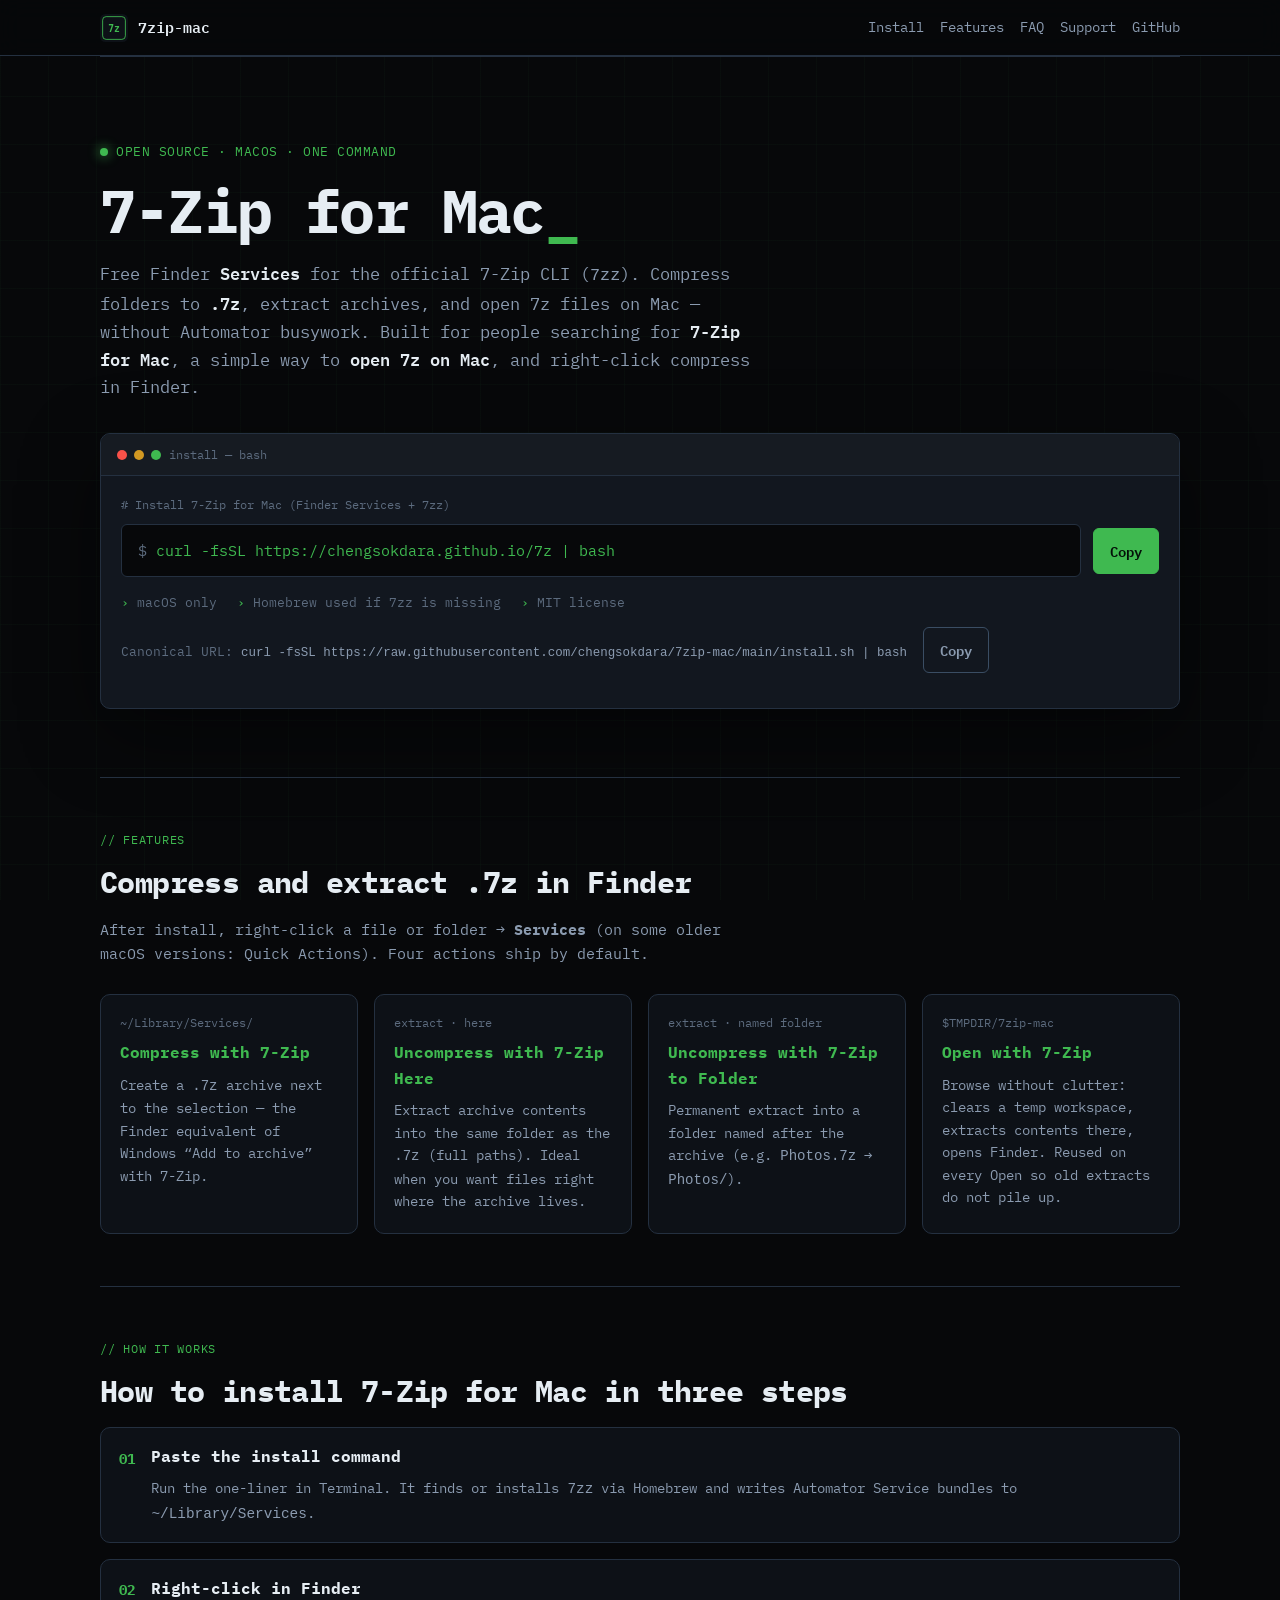
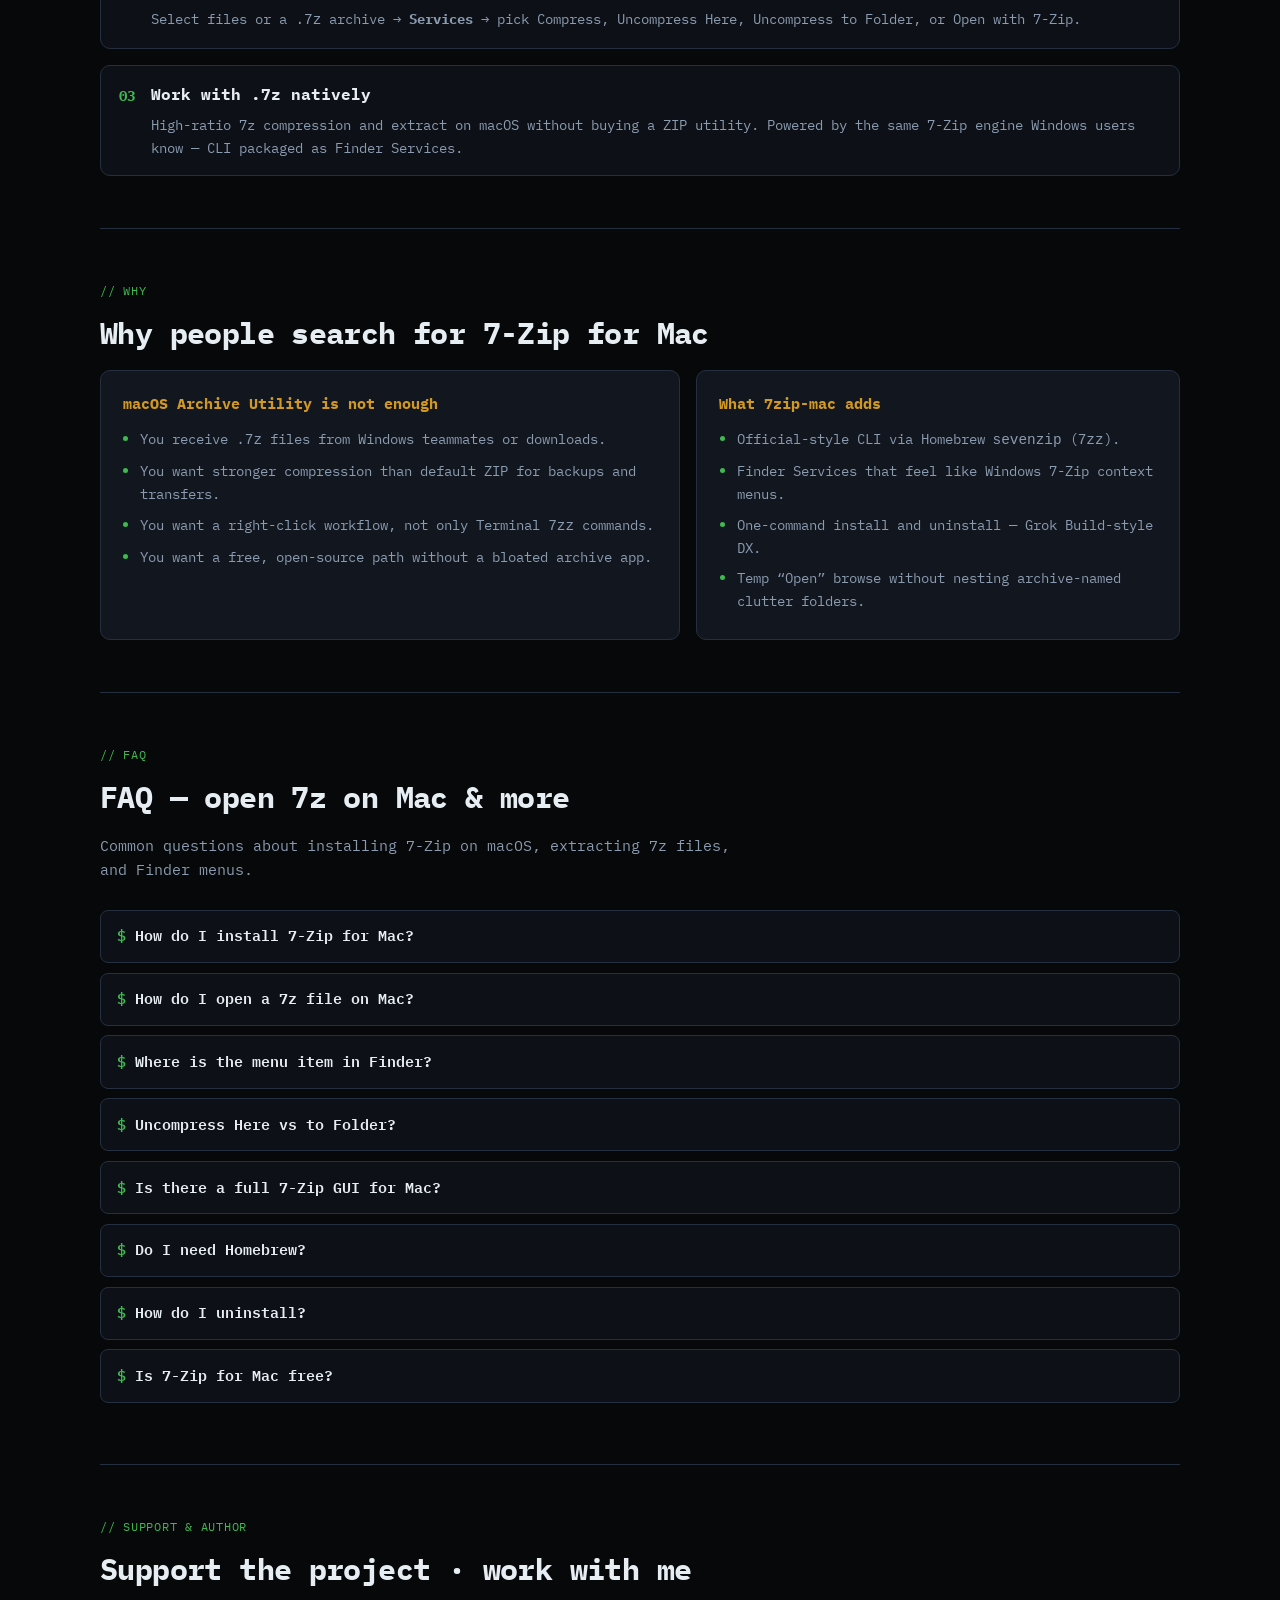
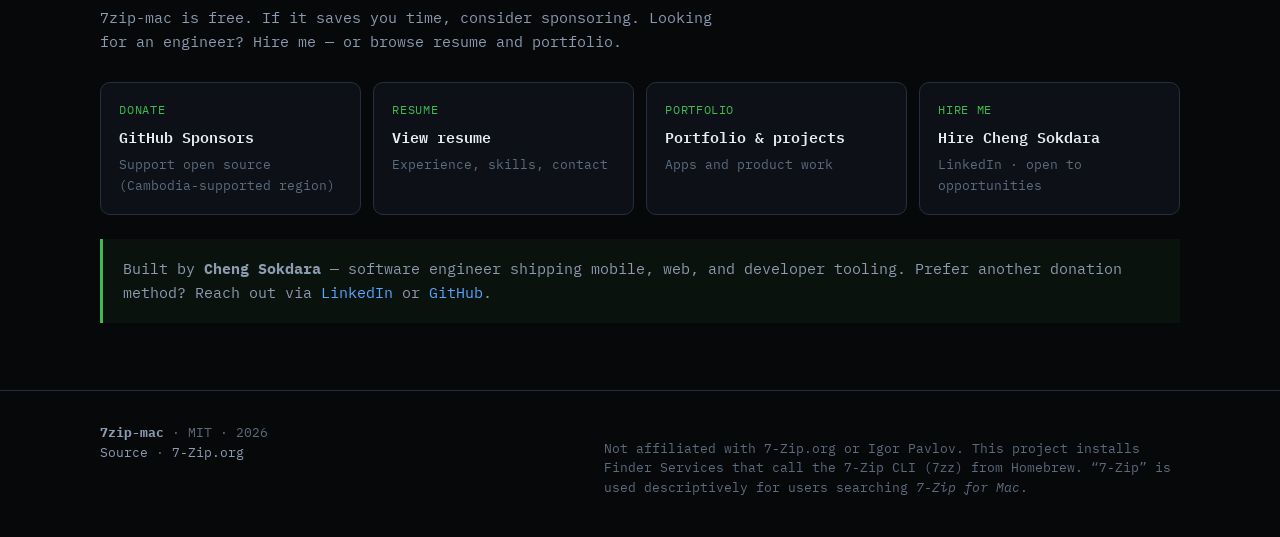
==== docs/index.html @ 3affcb7f "Add terminal-style landing page for 7-Zip for Mac SEO Static docs/ site with install hero, features," ====
<!DOCTYPE html>
<html lang="en">
  <head>
    <meta charset="utf-8" />
    <meta name="viewport" content="width=device-width, initial-scale=1" />
    <title>7-Zip for Mac — Free Finder Menu to Compress &amp; Extract .7z</title>
    <meta
      name="description"
      content="7-Zip for Mac: free one-line installer that adds Finder Services to compress, extract, and open .7z archives on macOS. Right-click compress with 7-Zip, uncompress here or to a folder, open 7z files without a heavy GUI."
    />
    <meta
      name="keywords"
      content="7-Zip for Mac, 7zip for Mac, open 7z Mac, extract 7z macOS, compress 7z Finder, 7-Zip macOS, sevenzip Mac, p7zip Mac, 7zz, uncompress 7z Mac, Finder Services 7-Zip"
    />
    <meta name="author" content="Cheng Sokdara" />
    <meta name="robots" content="index, follow, max-image-preview:large" />
    <link rel="canonical" href="https://chengsokdara.github.io/7zip-mac/" />

    <meta property="og:type" content="website" />
    <meta property="og:site_name" content="7zip-mac" />
    <meta property="og:locale" content="en_US" />
    <meta property="og:url" content="https://chengsokdara.github.io/7zip-mac/" />
    <meta property="og:title" content="7-Zip for Mac — Free Finder Menu for .7z" />
    <meta
      property="og:description"
      content="Install 7-Zip for Mac in one command. Compress and extract .7z from Finder Services. Free, open source, terminal-native."
    />
    <meta property="og:image" content="https://chengsokdara.github.io/7zip-mac/og.png" />
    <meta property="og:image:width" content="1200" />
    <meta property="og:image:height" content="630" />

    <meta name="twitter:card" content="summary_large_image" />
    <meta name="twitter:title" content="7-Zip for Mac — Free Finder Menu for .7z" />
    <meta
      name="twitter:description"
      content="One-line install. Right-click to compress, extract, and open 7z archives on macOS."
    />
    <meta name="twitter:image" content="https://chengsokdara.github.io/7zip-mac/og.png" />

    <meta name="theme-color" content="#0d1117" />
    <link rel="icon" href="favicon.svg" type="image/svg+xml" />
    <link rel="apple-touch-icon" href="favicon.svg" />

    <link rel="preconnect" href="https://fonts.googleapis.com" />
    <link rel="preconnect" href="https://fonts.gstatic.com" crossorigin />
    <link
      href="https://fonts.googleapis.com/css2?family=IBM+Plex+Mono:wght@400;500;600;700&display=swap"
      rel="stylesheet"
    />
    <link rel="stylesheet" href="styles.css" />

    <script type="application/ld+json">
      {
        "@context": "https://schema.org",
        "@graph": [
          {
            "@type": "WebSite",
            "@id": "https://chengsokdara.github.io/7zip-mac/#website",
            "url": "https://chengsokdara.github.io/7zip-mac/",
            "name": "7-Zip for Mac",
            "description": "Free Finder Services installer for 7-Zip on macOS — compress, extract, and open .7z archives.",
            "inLanguage": "en",
            "publisher": { "@id": "https://chengsokdara.github.io/7zip-mac/#author" }
          },
          {
            "@type": "SoftwareApplication",
            "@id": "https://chengsokdara.github.io/7zip-mac/#app",
            "name": "7zip-mac",
            "alternateName": ["7-Zip for Mac", "7zip for Mac", "7-Zip macOS Finder"],
            "applicationCategory": "UtilitiesApplication",
            "operatingSystem": "macOS",
            "offers": {
              "@type": "Offer",
              "price": "0",
              "priceCurrency": "USD"
            },
            "isAccessibleForFree": true,
            "license": "https://github.com/chengsokdara/7zip-mac/blob/main/LICENSE",
            "downloadUrl": "https://raw.githubusercontent.com/chengsokdara/7zip-mac/main/install.sh",
            "installUrl": "https://chengsokdara.github.io/7zip-mac/",
            "softwareVersion": "1.1",
            "url": "https://chengsokdara.github.io/7zip-mac/",
            "description": "One-line installer that adds Finder Services for 7-Zip (7zz): compress to .7z, uncompress here or to a folder, and open archives in a temporary Finder window.",
            "author": { "@id": "https://chengsokdara.github.io/7zip-mac/#author" },
            "keywords": "7-Zip for Mac, open 7z Mac, extract 7z macOS, compress 7z Finder"
          },
          {
            "@type": "Person",
            "@id": "https://chengsokdara.github.io/7zip-mac/#author",
            "name": "Cheng Sokdara",
            "url": "https://chengsokdara.github.io",
            "sameAs": [
              "https://github.com/chengsokdara",
              "https://linkedin.com/in/chengsokdara"
            ]
          },
          {
            "@type": "FAQPage",
            "@id": "https://chengsokdara.github.io/7zip-mac/#faq",
            "mainEntity": [
              {
                "@type": "Question",
                "name": "How do I install 7-Zip for Mac?",
                "acceptedAnswer": {
                  "@type": "Answer",
                  "text": "Open Terminal and run: curl -fsSL https://chengsokdara.github.io/7z | bash. The installer installs the 7zz CLI via Homebrew if needed and adds Finder Services for compress, extract, and open."
                }
              },
              {
                "@type": "Question",
                "name": "How do I open a 7z file on Mac?",
                "acceptedAnswer": {
                  "@type": "Answer",
                  "text": "After installing 7zip-mac, right-click a .7z file in Finder and choose Services → Open with 7-Zip (browse in a temp folder) or Uncompress with 7-Zip Here / to Folder for a permanent extract."
                }
              },
              {
                "@type": "Question",
                "name": "Where is Compress with 7-Zip in Finder?",
                "acceptedAnswer": {
                  "@type": "Answer",
                  "text": "On modern macOS, custom Automator actions appear under right-click → Services (not always under Quick Actions). You can also enable them in System Settings → Keyboard → Keyboard Shortcuts → Services."
                }
              },
              {
                "@type": "Question",
                "name": "Does this replace Windows 7-Zip on Mac?",
                "acceptedAnswer": {
                  "@type": "Answer",
                  "text": "It uses the official 7-Zip CLI (7zz) from Homebrew and adds Finder Services. There is no full Windows-style 7-Zip GUI; Open with 7-Zip extracts to a temporary folder and opens Finder for a simple browse experience."
                }
              },
              {
                "@type": "Question",
                "name": "Is 7-Zip for Mac free?",
                "acceptedAnswer": {
                  "@type": "Answer",
                  "text": "Yes. 7zip-mac is free and open source under the MIT license. Optional support is available via GitHub Sponsors."
                }
              },
              {
                "@type": "Question",
                "name": "How do I uninstall 7zip-mac?",
                "acceptedAnswer": {
                  "@type": "Answer",
                  "text": "Run: curl -fsSL https://chengsokdara.github.io/7z | bash -s -- --uninstall. This removes the Finder Services but does not uninstall Homebrew or the sevenzip formula."
                }
              },
              {
                "@type": "Question",
                "name": "What is the difference between Uncompress Here and to Folder?",
                "acceptedAnswer": {
                  "@type": "Answer",
                  "text": "Uncompress with 7-Zip Here extracts into the same directory as the archive. Uncompress with 7-Zip to Folder creates a permanent folder named after the archive (for example Photos.7z → Photos/) and extracts into it."
                }
              },
              {
                "@type": "Question",
                "name": "Do I need Homebrew to use 7-Zip on Mac?",
                "acceptedAnswer": {
                  "@type": "Answer",
                  "text": "The installer uses Homebrew to install sevenzip (7zz) when it is missing. If 7zz is already on your PATH, Homebrew is not required for that step."
                }
              }
            ]
          }
        ]
      }
    </script>
  </head>
  <body>
    <a class="skip" href="#main">Skip to content</a>

    <header class="nav">
      <div class="wrap nav-inner">
        <a class="brand" href="./" aria-label="7zip-mac home">
          <img class="brand-mark" src="favicon.svg" width="28" height="28" alt="" />
          <span>7zip-mac</span>
        </a>
        <nav class="nav-links" aria-label="Primary">
          <a href="#install">Install</a>
          <a href="#features">Features</a>
          <a href="#faq">FAQ</a>
          <a href="#support">Support</a>
          <a data-link="repo" href="https://github.com/chengsokdara/7zip-mac" rel="noopener">GitHub</a>
        </nav>
      </div>
    </header>

    <main id="main">
      <section class="hero wrap" id="install" aria-labelledby="hero-title">
        <p class="eyebrow">open source · macOS · one command</p>
        <h1 id="hero-title">7-Zip for Mac<span class="cursor" aria-hidden="true">_</span></h1>
        <p class="lead">
          Free Finder <strong>Services</strong> for the official 7-Zip CLI (<code>7zz</code>).
          Compress folders to <strong>.7z</strong>, extract archives, and open 7z files on Mac —
          without Automator busywork. Built for people searching for
          <strong>7-Zip for Mac</strong>, a simple way to
          <strong>open 7z on Mac</strong>, and right-click compress in Finder.
        </p>

        <div class="term" role="region" aria-label="Install command">
          <div class="term-bar">
            <span class="dot dot-r" aria-hidden="true"></span>
            <span class="dot dot-y" aria-hidden="true"></span>
            <span class="dot dot-g" aria-hidden="true"></span>
            <span>install — bash</span>
          </div>
          <div class="term-body">
            <div class="term-label"># Install 7-Zip for Mac (Finder Services + 7zz)</div>
            <div class="cmd-row">
              <pre class="cmd" id="install-cmd" tabindex="0"><span class="prompt">$ </span><span data-text="install-short">curl -fsSL https://chengsokdara.github.io/7z | bash</span></pre>
              <button type="button" class="btn btn-primary" data-copy="short">Copy</button>
            </div>
            <div class="meta-row">
              <span>macOS only</span>
              <span>Homebrew used if 7zz is missing</span>
              <span>MIT license</span>
            </div>
            <p class="alt-install">
              Canonical URL:
              <code data-text="install-canonical"
                >curl -fsSL https://raw.githubusercontent.com/chengsokdara/7zip-mac/main/install.sh | bash</code
              >
              <button type="button" class="btn btn-ghost" data-copy="canonical" style="margin-left: 0.5rem">
                Copy
              </button>
            </p>
          </div>
        </div>
      </section>

      <section id="features" class="wrap" aria-labelledby="features-title">
        <p class="section-kicker">// features</p>
        <h2 id="features-title">Compress and extract .7z in Finder</h2>
        <p class="section-lead">
          After install, right-click a file or folder → <strong>Services</strong>
          (on some older macOS versions: Quick Actions). Four actions ship by default.
        </p>
        <div class="grid">
          <article class="card">
            <div class="path">~/Library/Services/</div>
            <h3>Compress with 7-Zip</h3>
            <p>
              Create a <code>.7z</code> archive next to the selection — the Finder equivalent of
              Windows “Add to archive” with 7-Zip.
            </p>
          </article>
          <article class="card">
            <div class="path">extract · here</div>
            <h3>Uncompress with 7-Zip Here</h3>
            <p>
              Extract archive contents into the same folder as the <code>.7z</code> (full paths).
              Ideal when you want files right where the archive lives.
            </p>
          </article>
          <article class="card">
            <div class="path">extract · named folder</div>
            <h3>Uncompress with 7-Zip to Folder</h3>
            <p>
              Permanent extract into a folder named after the archive
              (e.g. <code>Photos.7z</code> → <code>Photos/</code>).
            </p>
          </article>
          <article class="card">
            <div class="path">$TMPDIR/7zip-mac</div>
            <h3>Open with 7-Zip</h3>
            <p>
              Browse without clutter: clears a temp workspace, extracts contents there, opens Finder.
              Reused on every Open so old extracts do not pile up.
            </p>
          </article>
        </div>
      </section>

      <section id="how" class="wrap" aria-labelledby="how-title">
        <p class="section-kicker">// how it works</p>
        <h2 id="how-title">How to install 7-Zip for Mac in three steps</h2>
        <div class="steps">
          <div class="step">
            <div>
              <h3>Paste the install command</h3>
              <p>
                Run the one-liner in Terminal. It finds or installs <code>7zz</code> via Homebrew
                and writes Automator Service bundles to <code>~/Library/Services</code>.
              </p>
            </div>
          </div>
          <div class="step">
            <div>
              <h3>Right-click in Finder</h3>
              <p>
                Select files or a <code>.7z</code> archive → <strong>Services</strong> → pick Compress,
                Uncompress Here, Uncompress to Folder, or Open with 7-Zip.
              </p>
            </div>
          </div>
          <div class="step">
            <div>
              <h3>Work with .7z natively</h3>
              <p>
                High-ratio 7z compression and extract on macOS without buying a ZIP utility.
                Powered by the same 7-Zip engine Windows users know — CLI packaged as Finder Services.
              </p>
            </div>
          </div>
        </div>
      </section>

      <section id="why" class="wrap" aria-labelledby="why-title">
        <p class="section-kicker">// why</p>
        <h2 id="why-title">Why people search for 7-Zip for Mac</h2>
        <div class="why">
          <div class="why-panel">
            <h3>macOS Archive Utility is not enough</h3>
            <ul>
              <li>You receive <code>.7z</code> files from Windows teammates or downloads.</li>
              <li>You want stronger compression than default ZIP for backups and transfers.</li>
              <li>You want a right-click workflow, not only Terminal <code>7zz</code> commands.</li>
              <li>You want a free, open-source path without a bloated archive app.</li>
            </ul>
          </div>
          <div class="why-panel">
            <h3>What 7zip-mac adds</h3>
            <ul>
              <li>Official-style CLI via Homebrew <code>sevenzip</code> (<code>7zz</code>).</li>
              <li>Finder Services that feel like Windows 7-Zip context menus.</li>
              <li>One-command install and uninstall — Grok Build-style DX.</li>
              <li>Temp “Open” browse without nesting archive-named clutter folders.</li>
            </ul>
          </div>
        </div>
      </section>

      <section id="faq" class="wrap faq" aria-labelledby="faq-title">
        <p class="section-kicker">// faq</p>
        <h2 id="faq-title">FAQ — open 7z on Mac &amp; more</h2>
        <p class="section-lead">
          Common questions about installing 7-Zip on macOS, extracting 7z files, and Finder menus.
        </p>

        <details>
          <summary>How do I install 7-Zip for Mac?</summary>
          <p>
            Open Terminal and run
            <code>curl -fsSL https://chengsokdara.github.io/7z | bash</code>.
            The script installs <code>7zz</code> if needed and registers the Finder Services.
          </p>
        </details>
        <details>
          <summary>How do I open a 7z file on Mac?</summary>
          <p>
            Right-click the archive → Services → <strong>Open with 7-Zip</strong> to browse in a
            temp folder, or use <strong>Uncompress with 7-Zip Here</strong> / <strong>to Folder</strong>
            for a permanent extract.
          </p>
        </details>
        <details>
          <summary>Where is the menu item in Finder?</summary>
          <p>
            Look under <strong>Services</strong> on recent macOS versions. If it is missing, relaunch
            Finder or enable the actions under System Settings → Keyboard → Keyboard Shortcuts → Services.
          </p>
        </details>
        <details>
          <summary>Uncompress Here vs to Folder?</summary>
          <p>
            <strong>Here</strong> extracts into the archive’s directory.
            <strong>to Folder</strong> creates a permanent folder named after the archive, then extracts into it.
          </p>
        </details>
        <details>
          <summary>Is there a full 7-Zip GUI for Mac?</summary>
          <p>
            Homebrew ships the CLI. 7zip-mac does not bundle a Windows-style GUI; Open with 7-Zip is a
            lightweight temp extract + Finder view. Apps like Keka or BetterZip offer richer browsers if you need them.
          </p>
        </details>
        <details>
          <summary>Do I need Homebrew?</summary>
          <p>
            Only if <code>7zz</code> is not already installed. The installer runs
            <code>brew install sevenzip</code> when the binary is missing.
          </p>
        </details>
        <details>
          <summary>How do I uninstall?</summary>
          <p>
            <code data-text="uninstall"
              >curl -fsSL https://chengsokdara.github.io/7z | bash -s -- --uninstall</code
            >
            <button type="button" class="btn btn-ghost" data-copy="uninstall" style="margin-left: 0.5rem">
              Copy
            </button>
          </p>
        </details>
        <details>
          <summary>Is 7-Zip for Mac free?</summary>
          <p>
            Yes — MIT licensed. Optional support via GitHub Sponsors is appreciated but never required.
          </p>
        </details>
      </section>

      <section id="support" class="wrap" aria-labelledby="support-title">
        <p class="section-kicker">// support &amp; author</p>
        <h2 id="support-title">Support the project · work with me</h2>
        <p class="section-lead">
          7zip-mac is free. If it saves you time, consider sponsoring.
          Looking for an engineer? Hire me — or browse resume and portfolio.
        </p>
        <div class="support-grid">
          <a class="support-card" data-link="sponsors" href="https://github.com/sponsors/chengsokdara" rel="noopener">
            <span class="label">donate</span>
            <span class="title">GitHub Sponsors</span>
            <span class="hint">Support open source (Cambodia-supported region)</span>
          </a>
          <a class="support-card" data-link="resume" href="https://chengsokdara.github.io/resume" rel="noopener">
            <span class="label">resume</span>
            <span class="title">View resume</span>
            <span class="hint">Experience, skills, contact</span>
          </a>
          <a class="support-card" data-link="portfolio" href="https://chengsokdara.github.io" rel="noopener">
            <span class="label">portfolio</span>
            <span class="title">Portfolio &amp; projects</span>
            <span class="hint">Apps and product work</span>
          </a>
          <a class="support-card" data-link="hire" href="https://linkedin.com/in/chengsokdara" rel="noopener">
            <span class="label">hire me</span>
            <span class="title">Hire Cheng Sokdara</span>
            <span class="hint">LinkedIn · open to opportunities</span>
          </a>
        </div>
        <p class="author-blurb">
          Built by <strong data-text="author">Cheng Sokdara</strong> —
          software engineer shipping mobile, web, and developer tooling.
          Prefer another donation method? Reach out via
          <a data-link="linkedin" href="https://linkedin.com/in/chengsokdara" rel="noopener">LinkedIn</a>
          or
          <a data-link="github" href="https://github.com/chengsokdara" rel="noopener">GitHub</a>.
        </p>
      </section>
    </main>

    <footer class="footer">
      <div class="wrap footer-inner">
        <div>
          <div>
            <strong style="color: var(--muted)">7zip-mac</strong>
            · MIT · <span id="year">2026</span>
          </div>
          <div>
            <a data-link="repo" href="https://github.com/chengsokdara/7zip-mac" rel="noopener">Source</a>
            ·
            <a href="https://www.7-zip.org/" rel="noopener noreferrer">7-Zip.org</a>
          </div>
        </div>
        <div class="disclaimer">
          Not affiliated with 7-Zip.org or Igor Pavlov. This project installs Finder Services that call the
          7-Zip CLI (<code>7zz</code>) from Homebrew. “7-Zip” is used descriptively for users searching
          <em>7-Zip for Mac</em>.
        </div>
      </div>
    </footer>

    <div id="toast" class="toast" role="status" aria-live="polite"></div>

    <script src="site-config.js"></script>
    <script src="main.js"></script>
  </body>
</html>
---- docs/styles.css ----
/* 7zip-mac — terminal product page */
:root {
  --bg: #07080a;
  --bg-elevated: #0d1117;
  --panel: #12171f;
  --border: #243040;
  --border-bright: #3a4d63;
  --text: #e6edf3;
  --muted: #8b9bb0;
  --dim: #5c6b7e;
  --green: #3fb950;
  --green-dim: #238636;
  --amber: #d29922;
  --cyan: #58a6ff;
  --red: #f85149;
  --font: "IBM Plex Mono", "JetBrains Mono", ui-monospace, SFMono-Regular, Menlo, Monaco, Consolas, monospace;
  --radius: 10px;
  --max: 1080px;
  --shadow: 0 24px 80px rgba(0, 0, 0, 0.45);
}

*,
*::before,
*::after {
  box-sizing: border-box;
}

html {
  scroll-behavior: smooth;
}

body {
  margin: 0;
  min-height: 100vh;
  font-family: var(--font);
  font-size: 15px;
  line-height: 1.6;
  color: var(--text);
  background: var(--bg);
  background-image:
    linear-gradient(rgba(63, 185, 80, 0.03) 1px, transparent 1px),
    linear-gradient(90deg, rgba(63, 185, 80, 0.03) 1px, transparent 1px);
  background-size: 48px 48px;
  background-attachment: fixed;
}

a {
  color: var(--cyan);
  text-decoration: none;
}

a:hover {
  color: var(--green);
  text-decoration: underline;
}

.skip {
  position: absolute;
  left: -9999px;
}

.skip:focus {
  left: 1rem;
  top: 1rem;
  z-index: 100;
  background: var(--panel);
  padding: 0.5rem 1rem;
  border: 1px solid var(--green);
}

.wrap {
  width: min(100% - 2rem, var(--max));
  margin-inline: auto;
}

/* Nav */
.nav {
  position: sticky;
  top: 0;
  z-index: 50;
  backdrop-filter: blur(12px);
  background: rgba(7, 8, 10, 0.85);
  border-bottom: 1px solid var(--border);
}

.nav-inner {
  display: flex;
  align-items: center;
  justify-content: space-between;
  gap: 1rem;
  padding: 0.85rem 0;
}

.brand {
  display: flex;
  align-items: center;
  gap: 0.6rem;
  color: var(--text);
  text-decoration: none;
  font-weight: 600;
}

.brand:hover {
  text-decoration: none;
  color: var(--green);
}

.brand-mark {
  width: 28px;
  height: 28px;
}

.nav-links {
  display: flex;
  flex-wrap: wrap;
  gap: 0.35rem 1rem;
  align-items: center;
  font-size: 0.85rem;
}

.nav-links a {
  color: var(--muted);
}

.nav-links a:hover {
  color: var(--green);
}

/* Hero */
.hero {
  padding: 4.5rem 0 3rem;
}

.eyebrow {
  display: inline-flex;
  align-items: center;
  gap: 0.5rem;
  color: var(--green);
  font-size: 0.8rem;
  letter-spacing: 0.04em;
  text-transform: uppercase;
  margin-bottom: 1rem;
}

.eyebrow::before {
  content: "";
  width: 8px;
  height: 8px;
  border-radius: 50%;
  background: var(--green);
  box-shadow: 0 0 12px var(--green);
  animation: pulse 2s ease-in-out infinite;
}

@keyframes pulse {
  0%,
  100% {
    opacity: 1;
  }
  50% {
    opacity: 0.4;
  }
}

.hero h1 {
  margin: 0 0 1rem;
  font-size: clamp(2.4rem, 6vw, 3.75rem);
  line-height: 1.1;
  letter-spacing: -0.03em;
  font-weight: 700;
}

.hero h1 .cursor {
  color: var(--green);
  animation: blink 1.1s step-end infinite;
}

@keyframes blink {
  50% {
    opacity: 0;
  }
}

.lead {
  max-width: 42rem;
  color: var(--muted);
  font-size: 1.05rem;
  margin: 0 0 2rem;
}

.lead strong {
  color: var(--text);
  font-weight: 600;
}

/* Terminal window */
.term {
  background: var(--panel);
  border: 1px solid var(--border);
  border-radius: var(--radius);
  box-shadow: var(--shadow);
  overflow: hidden;
  margin-bottom: 1.25rem;
}

.term-bar {
  display: flex;
  align-items: center;
  gap: 0.45rem;
  padding: 0.7rem 1rem;
  background: #161b22;
  border-bottom: 1px solid var(--border);
  color: var(--dim);
  font-size: 0.75rem;
}

.dot {
  width: 10px;
  height: 10px;
  border-radius: 50%;
}

.dot-r {
  background: var(--red);
}
.dot-y {
  background: var(--amber);
}
.dot-g {
  background: var(--green);
}

.term-body {
  padding: 1.15rem 1.25rem 1.35rem;
}

.term-label {
  color: var(--dim);
  font-size: 0.75rem;
  margin-bottom: 0.65rem;
}

.cmd-row {
  display: flex;
  flex-wrap: wrap;
  align-items: center;
  gap: 0.75rem;
}

.cmd {
  flex: 1 1 16rem;
  margin: 0;
  padding: 0.85rem 1rem;
  background: var(--bg);
  border: 1px solid var(--border);
  border-radius: 6px;
  color: var(--green);
  font: inherit;
  font-size: 0.92rem;
  overflow-x: auto;
  white-space: nowrap;
}

.cmd .prompt {
  color: var(--dim);
  user-select: none;
}

.btn {
  appearance: none;
  border: 1px solid var(--green-dim);
  background: rgba(63, 185, 80, 0.12);
  color: var(--green);
  font: inherit;
  font-size: 0.85rem;
  font-weight: 600;
  padding: 0.7rem 1rem;
  border-radius: 6px;
  cursor: pointer;
  white-space: nowrap;
  transition: background 0.15s, border-color 0.15s, color 0.15s;
}

.btn:hover {
  background: rgba(63, 185, 80, 0.22);
  border-color: var(--green);
}

.btn:focus-visible {
  outline: 2px solid var(--green);
  outline-offset: 2px;
}

.btn-primary {
  background: var(--green);
  border-color: var(--green);
  color: #041008;
}

.btn-primary:hover {
  background: #56d364;
  color: #041008;
}

.btn-ghost {
  background: transparent;
  border-color: var(--border-bright);
  color: var(--muted);
}

.btn-ghost:hover {
  border-color: var(--cyan);
  color: var(--cyan);
  background: rgba(88, 166, 255, 0.08);
}

.meta-row {
  display: flex;
  flex-wrap: wrap;
  gap: 0.5rem 1.25rem;
  color: var(--dim);
  font-size: 0.8rem;
  margin-top: 1rem;
}

.meta-row span::before {
  content: "› ";
  color: var(--green);
}

.alt-install {
  margin-top: 0.85rem;
  font-size: 0.8rem;
  color: var(--dim);
}

.alt-install code {
  color: var(--muted);
  font-size: 0.78rem;
  word-break: break-all;
}

/* Sections */
section {
  padding: 3.25rem 0;
  border-top: 1px solid var(--border);
}

.section-kicker {
  color: var(--green);
  font-size: 0.78rem;
  letter-spacing: 0.06em;
  text-transform: uppercase;
  margin: 0 0 0.5rem;
}

section h2 {
  margin: 0 0 0.75rem;
  font-size: clamp(1.45rem, 3vw, 1.9rem);
  letter-spacing: -0.02em;
}

.section-lead {
  color: var(--muted);
  max-width: 40rem;
  margin: 0 0 1.75rem;
}

/* Feature grid */
.grid {
  display: grid;
  grid-template-columns: repeat(auto-fit, minmax(230px, 1fr));
  gap: 1rem;
}

.card {
  background: var(--bg-elevated);
  border: 1px solid var(--border);
  border-radius: var(--radius);
  padding: 1.15rem 1.2rem 1.25rem;
  transition: border-color 0.15s, transform 0.15s;
}

.card:hover {
  border-color: var(--border-bright);
  transform: translateY(-2px);
}

.card .path {
  color: var(--dim);
  font-size: 0.72rem;
  margin-bottom: 0.5rem;
}

.card h3 {
  margin: 0 0 0.5rem;
  font-size: 1rem;
  color: var(--green);
}

.card p {
  margin: 0;
  color: var(--muted);
  font-size: 0.88rem;
}

/* Steps */
.steps {
  display: grid;
  gap: 1rem;
  counter-reset: step;
}

.step {
  display: grid;
  grid-template-columns: auto 1fr;
  gap: 1rem;
  align-items: start;
  padding: 1rem 1.15rem;
  background: var(--bg-elevated);
  border: 1px solid var(--border);
  border-radius: var(--radius);
}

.step::before {
  counter-increment: step;
  content: "0" counter(step);
  color: var(--green);
  font-weight: 700;
  font-size: 0.9rem;
  padding-top: 0.15rem;
}

.step h3 {
  margin: 0 0 0.35rem;
  font-size: 1rem;
}

.step p {
  margin: 0;
  color: var(--muted);
  font-size: 0.9rem;
}

/* Why */
.why {
  display: grid;
  grid-template-columns: 1fr;
  gap: 1rem;
}

@media (min-width: 800px) {
  .why {
    grid-template-columns: 1.2fr 1fr;
  }
}

.why-panel {
  background: var(--panel);
  border: 1px solid var(--border);
  border-radius: var(--radius);
  padding: 1.25rem 1.35rem;
}

.why-panel h3 {
  margin: 0 0 0.75rem;
  font-size: 0.95rem;
  color: var(--amber);
}

.why-panel ul {
  margin: 0;
  padding-left: 1.1rem;
  color: var(--muted);
  font-size: 0.9rem;
}

.why-panel li {
  margin-bottom: 0.45rem;
}

.why-panel li::marker {
  color: var(--green);
}

/* FAQ */
.faq details {
  background: var(--bg-elevated);
  border: 1px solid var(--border);
  border-radius: 8px;
  padding: 0.85rem 1rem;
  margin-bottom: 0.6rem;
}

.faq summary {
  cursor: pointer;
  font-weight: 600;
  color: var(--text);
  list-style: none;
}

.faq summary::-webkit-details-marker {
  display: none;
}

.faq summary::before {
  content: "$ ";
  color: var(--green);
}

.faq details[open] summary {
  margin-bottom: 0.55rem;
  color: var(--green);
}

.faq details p {
  margin: 0;
  color: var(--muted);
  font-size: 0.9rem;
}

/* Support / author */
.support-grid {
  display: grid;
  grid-template-columns: repeat(auto-fit, minmax(200px, 1fr));
  gap: 0.75rem;
}

.support-card {
  display: flex;
  flex-direction: column;
  gap: 0.35rem;
  padding: 1.1rem 1.15rem;
  background: var(--bg-elevated);
  border: 1px solid var(--border);
  border-radius: var(--radius);
  color: var(--text);
  text-decoration: none;
  transition: border-color 0.15s, background 0.15s;
}

.support-card:hover {
  text-decoration: none;
  border-color: var(--green);
  background: rgba(63, 185, 80, 0.06);
  color: var(--text);
}

.support-card .label {
  color: var(--green);
  font-size: 0.78rem;
  text-transform: uppercase;
  letter-spacing: 0.05em;
}

.support-card .title {
  font-weight: 600;
}

.support-card .hint {
  color: var(--dim);
  font-size: 0.8rem;
}

.author-blurb {
  margin-top: 1.5rem;
  padding: 1.15rem 1.25rem;
  border-left: 3px solid var(--green);
  background: rgba(63, 185, 80, 0.05);
  color: var(--muted);
  font-size: 0.92rem;
}

/* Footer */
.footer {
  border-top: 1px solid var(--border);
  padding: 2rem 0 3rem;
  color: var(--dim);
  font-size: 0.8rem;
}

.footer-inner {
  display: flex;
  flex-wrap: wrap;
  gap: 1rem;
  justify-content: space-between;
  align-items: flex-start;
}

.footer a {
  color: var(--muted);
}

.footer .disclaimer {
  max-width: 36rem;
  margin-top: 1rem;
  line-height: 1.5;
}

.toast {
  position: fixed;
  bottom: 1.25rem;
  right: 1.25rem;
  background: var(--panel);
  border: 1px solid var(--green);
  color: var(--green);
  padding: 0.65rem 1rem;
  border-radius: 6px;
  font-size: 0.85rem;
  opacity: 0;
  pointer-events: none;
  transition: opacity 0.2s;
  z-index: 100;
}

.toast.show {
  opacity: 1;
}

@media (max-width: 560px) {
  .nav-links {
    font-size: 0.75rem;
  }

  .cmd {
    font-size: 0.78rem;
  }
}
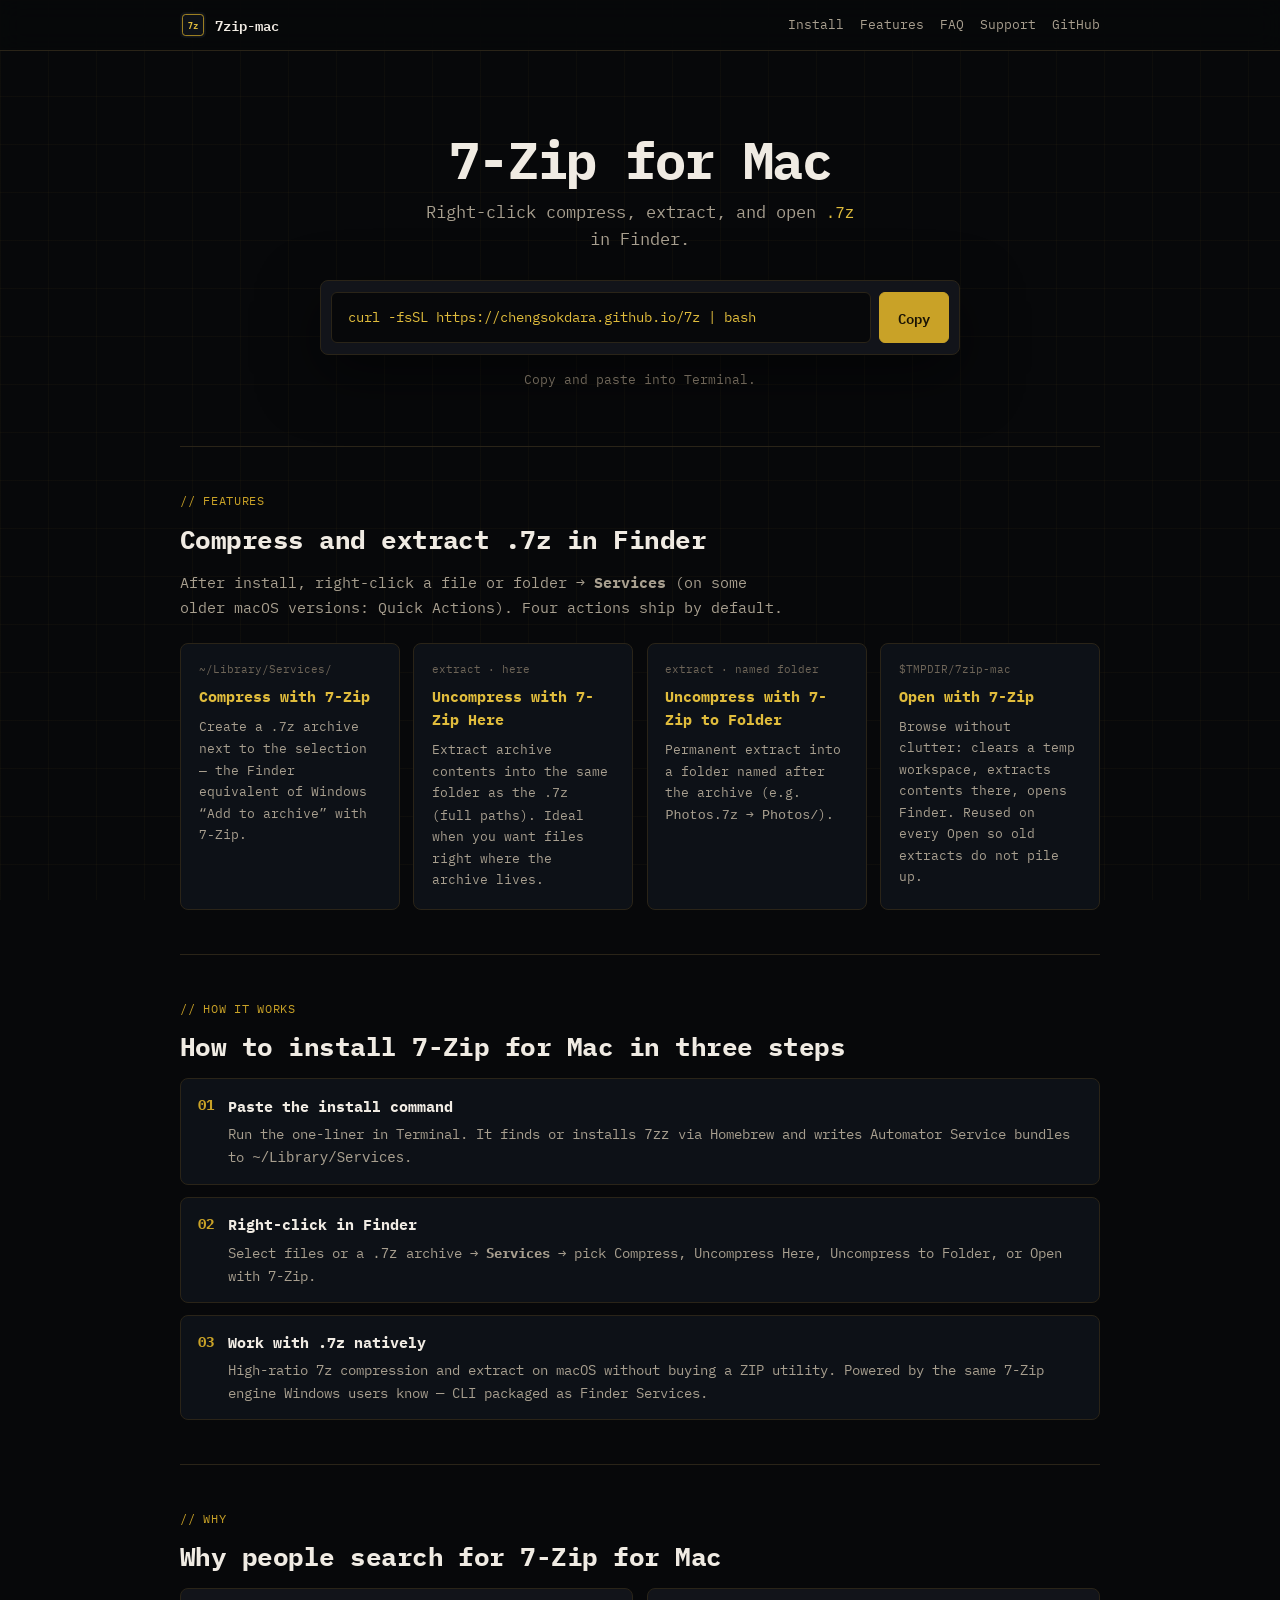
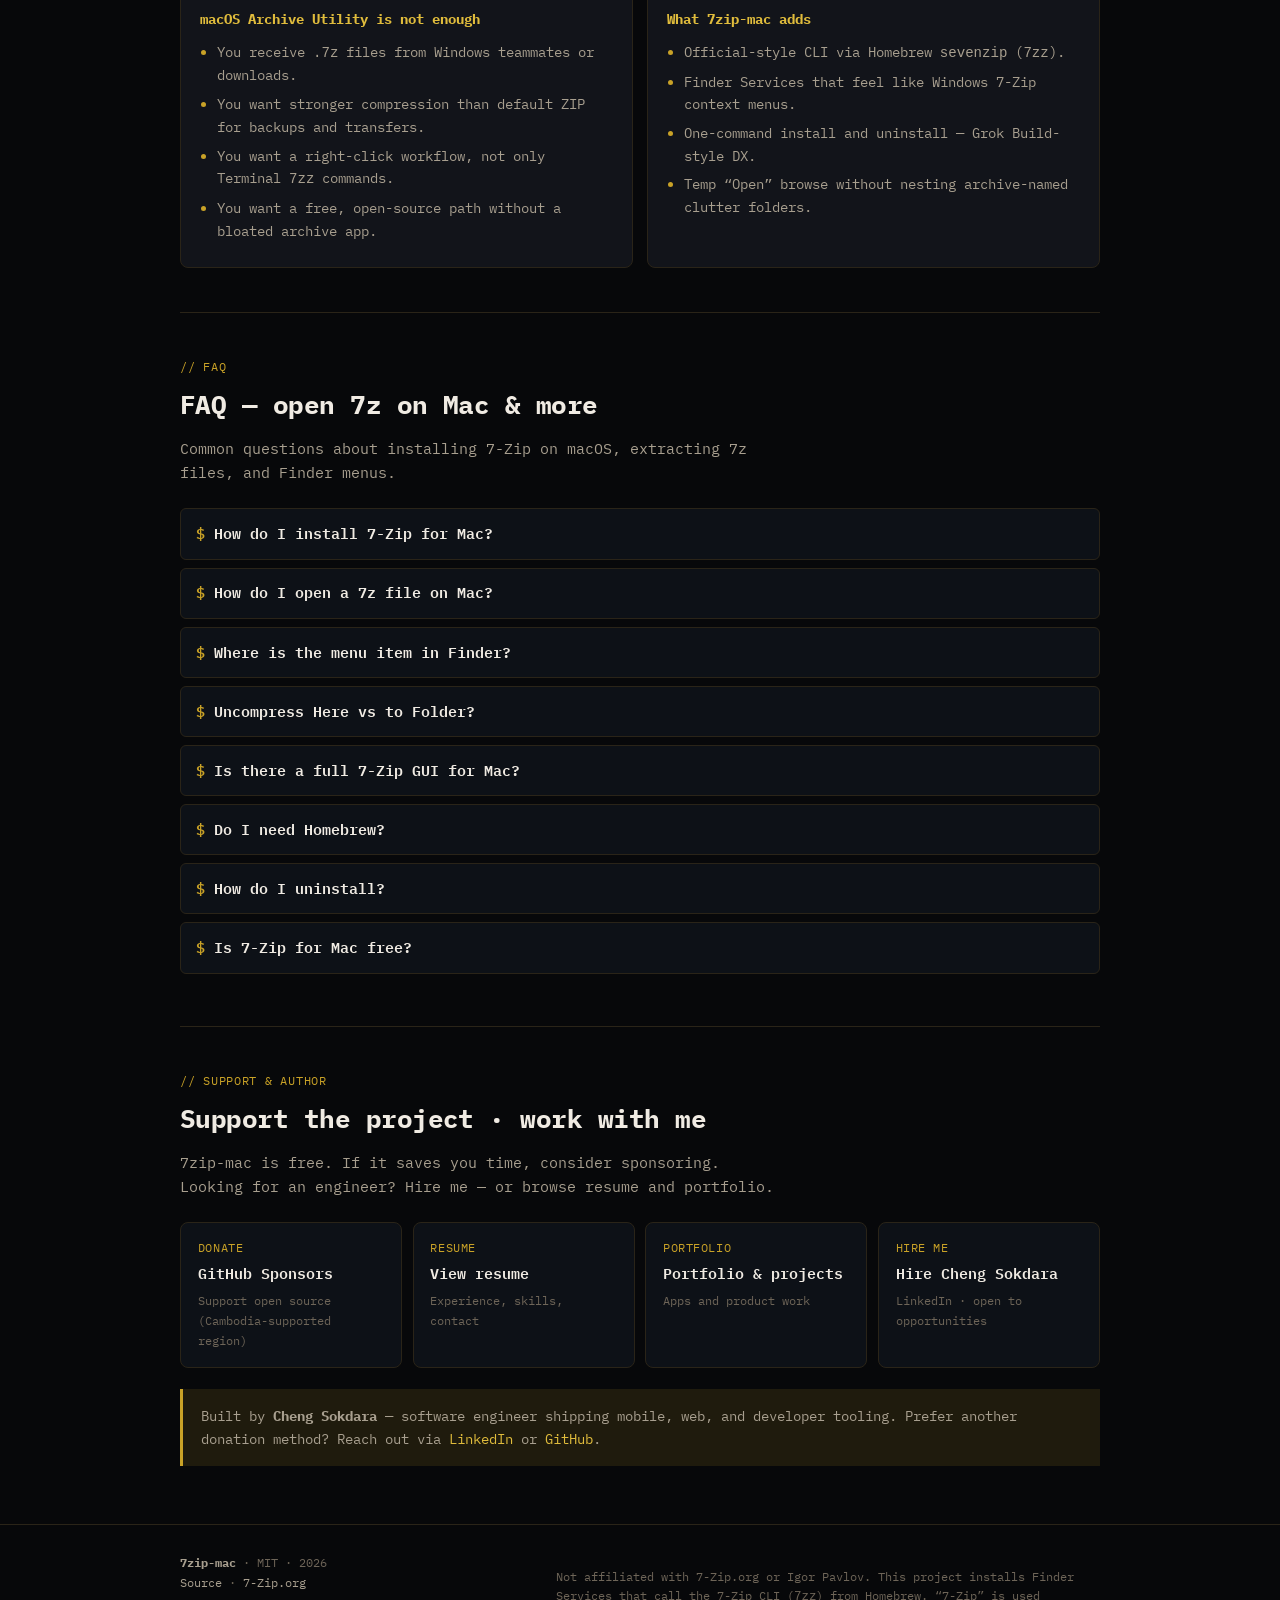
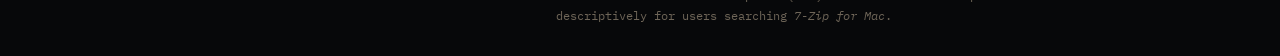
==== commit c587b051: "Simplify hero and switch brand to Khmer gold Tighter Grok Build–style install hero (title, one line," ====
--- a/docs/index.html
+++ b/docs/index.html
@@ -189,45 +189,18 @@
 
     <main id="main">
       <section class="hero wrap" id="install" aria-labelledby="hero-title">
-        <p class="eyebrow">open source · macOS · one command</p>
-        <h1 id="hero-title">7-Zip for Mac<span class="cursor" aria-hidden="true">_</span></h1>
+        <h1 id="hero-title">7-Zip for Mac</h1>
         <p class="lead">
-          Free Finder <strong>Services</strong> for the official 7-Zip CLI (<code>7zz</code>).
-          Compress folders to <strong>.7z</strong>, extract archives, and open 7z files on Mac —
-          without Automator busywork. Built for people searching for
-          <strong>7-Zip for Mac</strong>, a simple way to
-          <strong>open 7z on Mac</strong>, and right-click compress in Finder.
+          Right-click compress, extract, and open <code>.7z</code> in Finder.
         </p>
 
         <div class="term" role="region" aria-label="Install command">
-          <div class="term-bar">
-            <span class="dot dot-r" aria-hidden="true"></span>
-            <span class="dot dot-y" aria-hidden="true"></span>
-            <span class="dot dot-g" aria-hidden="true"></span>
-            <span>install — bash</span>
-          </div>
-          <div class="term-body">
-            <div class="term-label"># Install 7-Zip for Mac (Finder Services + 7zz)</div>
-            <div class="cmd-row">
-              <pre class="cmd" id="install-cmd" tabindex="0"><span class="prompt">$ </span><span data-text="install-short">curl -fsSL https://chengsokdara.github.io/7z | bash</span></pre>
-              <button type="button" class="btn btn-primary" data-copy="short">Copy</button>
-            </div>
-            <div class="meta-row">
-              <span>macOS only</span>
-              <span>Homebrew used if 7zz is missing</span>
-              <span>MIT license</span>
-            </div>
-            <p class="alt-install">
-              Canonical URL:
-              <code data-text="install-canonical"
-                >curl -fsSL https://raw.githubusercontent.com/chengsokdara/7zip-mac/main/install.sh | bash</code
-              >
-              <button type="button" class="btn btn-ghost" data-copy="canonical" style="margin-left: 0.5rem">
-                Copy
-              </button>
-            </p>
-          </div>
-        </div>
+          <div class="cmd-row">
+            <pre class="cmd" id="install-cmd" tabindex="0"><span data-text="install-short">curl -fsSL https://chengsokdara.github.io/7z | bash</span></pre>
+            <button type="button" class="btn btn-primary" data-copy="short">Copy</button>
+          </div>
+        </div>
+        <p class="hero-hint">Copy and paste into Terminal.</p>
       </section>
 
       <section id="features" class="wrap" aria-labelledby="features-title">
--- a/docs/styles.css
+++ b/docs/styles.css
@@ -1,22 +1,25 @@
-/* 7zip-mac — terminal product page */
+/* 7zip-mac — terminal product page · Khmer gold brand */
 :root {
   --bg: #07080a;
   --bg-elevated: #0d1117;
-  --panel: #12171f;
-  --border: #243040;
-  --border-bright: #3a4d63;
-  --text: #e6edf3;
-  --muted: #8b9bb0;
-  --dim: #5c6b7e;
-  --green: #3fb950;
-  --green-dim: #238636;
-  --amber: #d29922;
-  --cyan: #58a6ff;
+  --panel: #12141a;
+  --border: #2a2418;
+  --border-bright: #4a3f28;
+  --text: #f0ebe3;
+  --muted: #a89f8f;
+  --dim: #6e6558;
+  /* Khmer gold */
+  --brand: #c9a227;
+  --brand-bright: #e0bc3c;
+  --brand-dim: #8a7018;
+  --brand-soft: rgba(201, 162, 39, 0.12);
+  --cyan: #c9a227;
   --red: #f85149;
+  --amber: #d4af37;
   --font: "IBM Plex Mono", "JetBrains Mono", ui-monospace, SFMono-Regular, Menlo, Monaco, Consolas, monospace;
-  --radius: 10px;
-  --max: 1080px;
-  --shadow: 0 24px 80px rgba(0, 0, 0, 0.45);
+  --radius: 8px;
+  --max: 920px;
+  --shadow: 0 20px 60px rgba(0, 0, 0, 0.5);
 }
 
 *,
@@ -38,19 +41,19 @@
   color: var(--text);
   background: var(--bg);
   background-image:
-    linear-gradient(rgba(63, 185, 80, 0.03) 1px, transparent 1px),
-    linear-gradient(90deg, rgba(63, 185, 80, 0.03) 1px, transparent 1px);
+    linear-gradient(rgba(201, 162, 39, 0.035) 1px, transparent 1px),
+    linear-gradient(90deg, rgba(201, 162, 39, 0.035) 1px, transparent 1px);
   background-size: 48px 48px;
   background-attachment: fixed;
 }
 
 a {
-  color: var(--cyan);
+  color: var(--brand-bright);
   text-decoration: none;
 }
 
 a:hover {
-  color: var(--green);
+  color: var(--brand);
   text-decoration: underline;
 }
 
@@ -65,7 +68,7 @@
   z-index: 100;
   background: var(--panel);
   padding: 0.5rem 1rem;
-  border: 1px solid var(--green);
+  border: 1px solid var(--brand);
 }
 
 .wrap {
@@ -79,7 +82,7 @@
   top: 0;
   z-index: 50;
   backdrop-filter: blur(12px);
-  background: rgba(7, 8, 10, 0.85);
+  background: rgba(7, 8, 10, 0.88);
   border-bottom: 1px solid var(--border);
 }
 
@@ -88,26 +91,27 @@
   align-items: center;
   justify-content: space-between;
   gap: 1rem;
-  padding: 0.85rem 0;
+  padding: 0.75rem 0;
 }
 
 .brand {
   display: flex;
   align-items: center;
-  gap: 0.6rem;
+  gap: 0.55rem;
   color: var(--text);
   text-decoration: none;
   font-weight: 600;
+  font-size: 0.9rem;
 }
 
 .brand:hover {
   text-decoration: none;
-  color: var(--green);
+  color: var(--brand-bright);
 }
 
 .brand-mark {
-  width: 28px;
-  height: 28px;
+  width: 26px;
+  height: 26px;
 }
 
 .nav-links {
@@ -115,7 +119,7 @@
   flex-wrap: wrap;
   gap: 0.35rem 1rem;
   align-items: center;
-  font-size: 0.85rem;
+  font-size: 0.8rem;
 }
 
 .nav-links a {
@@ -123,158 +127,78 @@
 }
 
 .nav-links a:hover {
-  color: var(--green);
-}
-
-/* Hero */
+  color: var(--brand-bright);
+}
+
+/* Hero — tight, Grok Build–style */
 .hero {
-  padding: 4.5rem 0 3rem;
-}
-
-.eyebrow {
-  display: inline-flex;
-  align-items: center;
-  gap: 0.5rem;
-  color: var(--green);
-  font-size: 0.8rem;
-  letter-spacing: 0.04em;
-  text-transform: uppercase;
-  margin-bottom: 1rem;
-}
-
-.eyebrow::before {
-  content: "";
-  width: 8px;
-  height: 8px;
-  border-radius: 50%;
-  background: var(--green);
-  box-shadow: 0 0 12px var(--green);
-  animation: pulse 2s ease-in-out infinite;
-}
-
-@keyframes pulse {
-  0%,
-  100% {
-    opacity: 1;
-  }
-  50% {
-    opacity: 0.4;
-  }
+  padding: 5rem 0 3.5rem;
+  text-align: center;
 }
 
 .hero h1 {
-  margin: 0 0 1rem;
-  font-size: clamp(2.4rem, 6vw, 3.75rem);
+  margin: 0 0 0.75rem;
+  font-size: clamp(2.1rem, 5.5vw, 3.25rem);
   line-height: 1.1;
   letter-spacing: -0.03em;
   font-weight: 700;
 }
 
-.hero h1 .cursor {
-  color: var(--green);
-  animation: blink 1.1s step-end infinite;
-}
-
-@keyframes blink {
-  50% {
-    opacity: 0;
-  }
-}
-
 .lead {
-  max-width: 42rem;
+  max-width: 28rem;
+  margin: 0 auto 1.75rem;
   color: var(--muted);
   font-size: 1.05rem;
-  margin: 0 0 2rem;
-}
-
-.lead strong {
-  color: var(--text);
-  font-weight: 600;
-}
-
-/* Terminal window */
+  line-height: 1.5;
+}
+
+.lead code {
+  color: var(--brand-bright);
+  font-size: 0.95em;
+}
+
+/* Install command — no chrome chrome */
 .term {
+  max-width: 40rem;
+  margin: 0 auto;
   background: var(--panel);
   border: 1px solid var(--border);
   border-radius: var(--radius);
   box-shadow: var(--shadow);
-  overflow: hidden;
-  margin-bottom: 1.25rem;
-}
-
-.term-bar {
-  display: flex;
-  align-items: center;
-  gap: 0.45rem;
-  padding: 0.7rem 1rem;
-  background: #161b22;
-  border-bottom: 1px solid var(--border);
-  color: var(--dim);
-  font-size: 0.75rem;
-}
-
-.dot {
-  width: 10px;
-  height: 10px;
-  border-radius: 50%;
-}
-
-.dot-r {
-  background: var(--red);
-}
-.dot-y {
-  background: var(--amber);
-}
-.dot-g {
-  background: var(--green);
-}
-
-.term-body {
-  padding: 1.15rem 1.25rem 1.35rem;
-}
-
-.term-label {
-  color: var(--dim);
-  font-size: 0.75rem;
-  margin-bottom: 0.65rem;
+  padding: 0.65rem;
 }
 
 .cmd-row {
   display: flex;
-  flex-wrap: wrap;
-  align-items: center;
-  gap: 0.75rem;
+  flex-wrap: nowrap;
+  align-items: stretch;
+  gap: 0.5rem;
 }
 
 .cmd {
-  flex: 1 1 16rem;
+  flex: 1 1 auto;
   margin: 0;
   padding: 0.85rem 1rem;
   background: var(--bg);
   border: 1px solid var(--border);
   border-radius: 6px;
-  color: var(--green);
+  color: var(--brand-bright);
   font: inherit;
-  font-size: 0.92rem;
+  font-size: 0.88rem;
   overflow-x: auto;
   white-space: nowrap;
-}
-
-.cmd .prompt {
-  color: var(--dim);
-  user-select: none;
+  text-align: left;
 }
 
 .btn {
   appearance: none;
-  border: 1px solid var(--green-dim);
-  background: rgba(63, 185, 80, 0.12);
-  color: var(--green);
+  border: 1px solid var(--brand-dim);
+  background: var(--brand-soft);
+  color: var(--brand-bright);
   font: inherit;
   font-size: 0.85rem;
   font-weight: 600;
-  padding: 0.7rem 1rem;
+  padding: 0.7rem 1.1rem;
   border-radius: 6px;
   cursor: pointer;
   white-space: nowrap;
@@ -282,24 +206,25 @@
 }
 
 .btn:hover {
-  background: rgba(63, 185, 80, 0.22);
-  border-color: var(--green);
+  background: rgba(201, 162, 39, 0.22);
+  border-color: var(--brand);
 }
 
 .btn:focus-visible {
-  outline: 2px solid var(--green);
+  outline: 2px solid var(--brand);
   outline-offset: 2px;
 }
 
 .btn-primary {
-  background: var(--green);
-  border-color: var(--green);
-  color: #041008;
+  background: var(--brand);
+  border-color: var(--brand);
+  color: #1a1405;
 }
 
 .btn-primary:hover {
-  background: #56d364;
-  color: #041008;
+  background: var(--brand-bright);
+  border-color: var(--brand-bright);
+  color: #1a1405;
 }
 
 .btn-ghost {
@@ -309,114 +234,94 @@
 }
 
 .btn-ghost:hover {
-  border-color: var(--cyan);
-  color: var(--cyan);
-  background: rgba(88, 166, 255, 0.08);
-}
-
-.meta-row {
-  display: flex;
-  flex-wrap: wrap;
-  gap: 0.5rem 1.25rem;
+  border-color: var(--brand);
+  color: var(--brand-bright);
+  background: var(--brand-soft);
+}
+
+.hero-hint {
+  margin: 0.9rem 0 0;
   color: var(--dim);
-  font-size: 0.8rem;
-  margin-top: 1rem;
-}
-
-.meta-row span::before {
-  content: "› ";
-  color: var(--green);
-}
-
-.alt-install {
-  margin-top: 0.85rem;
-  font-size: 0.8rem;
-  color: var(--dim);
-}
-
-.alt-install code {
-  color: var(--muted);
-  font-size: 0.78rem;
-  word-break: break-all;
+  font-size: 0.82rem;
 }
 
 /* Sections */
-section {
-  padding: 3.25rem 0;
+section:not(.hero) {
+  padding: 2.75rem 0;
   border-top: 1px solid var(--border);
 }
 
 .section-kicker {
-  color: var(--green);
-  font-size: 0.78rem;
+  color: var(--brand);
+  font-size: 0.75rem;
   letter-spacing: 0.06em;
   text-transform: uppercase;
-  margin: 0 0 0.5rem;
+  margin: 0 0 0.45rem;
 }
 
 section h2 {
-  margin: 0 0 0.75rem;
-  font-size: clamp(1.45rem, 3vw, 1.9rem);
+  margin: 0 0 0.65rem;
+  font-size: clamp(1.3rem, 2.8vw, 1.65rem);
   letter-spacing: -0.02em;
 }
 
 .section-lead {
   color: var(--muted);
-  max-width: 40rem;
-  margin: 0 0 1.75rem;
+  max-width: 38rem;
+  margin: 0 0 1.5rem;
+  font-size: 0.95rem;
 }
 
 /* Feature grid */
 .grid {
   display: grid;
-  grid-template-columns: repeat(auto-fit, minmax(230px, 1fr));
-  gap: 1rem;
+  grid-template-columns: repeat(auto-fit, minmax(210px, 1fr));
+  gap: 0.85rem;
 }
 
 .card {
   background: var(--bg-elevated);
   border: 1px solid var(--border);
   border-radius: var(--radius);
-  padding: 1.15rem 1.2rem 1.25rem;
-  transition: border-color 0.15s, transform 0.15s;
+  padding: 1.05rem 1.1rem 1.15rem;
+  transition: border-color 0.15s;
 }
 
 .card:hover {
   border-color: var(--border-bright);
-  transform: translateY(-2px);
 }
 
 .card .path {
   color: var(--dim);
-  font-size: 0.72rem;
-  margin-bottom: 0.5rem;
+  font-size: 0.7rem;
+  margin-bottom: 0.4rem;
 }
 
 .card h3 {
-  margin: 0 0 0.5rem;
-  font-size: 1rem;
-  color: var(--green);
+  margin: 0 0 0.45rem;
+  font-size: 0.92rem;
+  color: var(--brand-bright);
 }
 
 .card p {
   margin: 0;
   color: var(--muted);
-  font-size: 0.88rem;
+  font-size: 0.84rem;
 }
 
 /* Steps */
 .steps {
   display: grid;
-  gap: 1rem;
+  gap: 0.75rem;
   counter-reset: step;
 }
 
 .step {
   display: grid;
   grid-template-columns: auto 1fr;
-  gap: 1rem;
+  gap: 0.9rem;
   align-items: start;
-  padding: 1rem 1.15rem;
+  padding: 0.9rem 1.05rem;
   background: var(--bg-elevated);
   border: 1px solid var(--border);
   border-radius: var(--radius);
@@ -425,33 +330,33 @@
 .step::before {
   counter-increment: step;
   content: "0" counter(step);
-  color: var(--green);
+  color: var(--brand);
   font-weight: 700;
-  font-size: 0.9rem;
-  padding-top: 0.15rem;
+  font-size: 0.85rem;
+  padding-top: 0.1rem;
 }
 
 .step h3 {
-  margin: 0 0 0.35rem;
-  font-size: 1rem;
+  margin: 0 0 0.3rem;
+  font-size: 0.95rem;
 }
 
 .step p {
   margin: 0;
   color: var(--muted);
-  font-size: 0.9rem;
+  font-size: 0.88rem;
 }
 
 /* Why */
 .why {
   display: grid;
   grid-template-columns: 1fr;
-  gap: 1rem;
+  gap: 0.85rem;
 }
 
 @media (min-width: 800px) {
   .why {
-    grid-template-columns: 1.2fr 1fr;
+    grid-template-columns: 1fr 1fr;
   }
 }
 
@@ -459,37 +364,37 @@
   background: var(--panel);
   border: 1px solid var(--border);
   border-radius: var(--radius);
-  padding: 1.25rem 1.35rem;
+  padding: 1.15rem 1.2rem;
 }
 
 .why-panel h3 {
-  margin: 0 0 0.75rem;
-  font-size: 0.95rem;
-  color: var(--amber);
+  margin: 0 0 0.65rem;
+  font-size: 0.9rem;
+  color: var(--brand-bright);
 }
 
 .why-panel ul {
   margin: 0;
-  padding-left: 1.1rem;
-  color: var(--muted);
-  font-size: 0.9rem;
+  padding-left: 1.05rem;
+  color: var(--muted);
+  font-size: 0.88rem;
 }
 
 .why-panel li {
-  margin-bottom: 0.45rem;
+  margin-bottom: 0.4rem;
 }
 
 .why-panel li::marker {
-  color: var(--green);
+  color: var(--brand);
 }
 
 /* FAQ */
 .faq details {
   background: var(--bg-elevated);
   border: 1px solid var(--border);
-  border-radius: 8px;
-  padding: 0.85rem 1rem;
-  margin-bottom: 0.6rem;
+  border-radius: 6px;
+  padding: 0.8rem 0.95rem;
+  margin-bottom: 0.5rem;
 }
 
 .faq summary {
@@ -497,6 +402,7 @@
   font-weight: 600;
   color: var(--text);
   list-style: none;
+  font-size: 0.92rem;
 }
 
 .faq summary::-webkit-details-marker {
@@ -505,32 +411,32 @@
 
 .faq summary::before {
   content: "$ ";
-  color: var(--green);
+  color: var(--brand);
 }
 
 .faq details[open] summary {
-  margin-bottom: 0.55rem;
-  color: var(--green);
+  margin-bottom: 0.5rem;
+  color: var(--brand-bright);
 }
 
 .faq details p {
   margin: 0;
   color: var(--muted);
-  font-size: 0.9rem;
-}
-
-/* Support / author */
+  font-size: 0.88rem;
+}
+
+/* Support */
 .support-grid {
   display: grid;
-  grid-template-columns: repeat(auto-fit, minmax(200px, 1fr));
-  gap: 0.75rem;
+  grid-template-columns: repeat(auto-fit, minmax(180px, 1fr));
+  gap: 0.65rem;
 }
 
 .support-card {
   display: flex;
   flex-direction: column;
-  gap: 0.35rem;
-  padding: 1.1rem 1.15rem;
+  gap: 0.3rem;
+  padding: 1rem 1.05rem;
   background: var(--bg-elevated);
   border: 1px solid var(--border);
   border-radius: var(--radius);
@@ -541,42 +447,43 @@
 
 .support-card:hover {
   text-decoration: none;
-  border-color: var(--green);
-  background: rgba(63, 185, 80, 0.06);
+  border-color: var(--brand);
+  background: var(--brand-soft);
   color: var(--text);
 }
 
 .support-card .label {
-  color: var(--green);
-  font-size: 0.78rem;
+  color: var(--brand);
+  font-size: 0.72rem;
   text-transform: uppercase;
   letter-spacing: 0.05em;
 }
 
 .support-card .title {
   font-weight: 600;
+  font-size: 0.92rem;
 }
 
 .support-card .hint {
   color: var(--dim);
-  font-size: 0.8rem;
+  font-size: 0.78rem;
 }
 
 .author-blurb {
-  margin-top: 1.5rem;
-  padding: 1.15rem 1.25rem;
-  border-left: 3px solid var(--green);
-  background: rgba(63, 185, 80, 0.05);
-  color: var(--muted);
-  font-size: 0.92rem;
+  margin-top: 1.35rem;
+  padding: 1rem 1.15rem;
+  border-left: 3px solid var(--brand);
+  background: var(--brand-soft);
+  color: var(--muted);
+  font-size: 0.88rem;
 }
 
 /* Footer */
 .footer {
   border-top: 1px solid var(--border);
-  padding: 2rem 0 3rem;
+  padding: 1.75rem 0 2.5rem;
   color: var(--dim);
-  font-size: 0.8rem;
+  font-size: 0.78rem;
 }
 
 .footer-inner {
@@ -592,8 +499,8 @@
 }
 
 .footer .disclaimer {
-  max-width: 36rem;
-  margin-top: 1rem;
+  max-width: 34rem;
+  margin-top: 0.85rem;
   line-height: 1.5;
 }
 
@@ -602,11 +509,11 @@
   bottom: 1.25rem;
   right: 1.25rem;
   background: var(--panel);
-  border: 1px solid var(--green);
-  color: var(--green);
-  padding: 0.65rem 1rem;
+  border: 1px solid var(--brand);
+  color: var(--brand-bright);
+  padding: 0.6rem 0.95rem;
   border-radius: 6px;
-  font-size: 0.85rem;
+  font-size: 0.82rem;
   opacity: 0;
   pointer-events: none;
   transition: opacity 0.2s;
@@ -618,11 +525,24 @@
 }
 
 @media (max-width: 560px) {
-  .nav-links {
+  .hero {
+    padding: 3.5rem 0 2.5rem;
+  }
+
+  .cmd-row {
+    flex-wrap: wrap;
+  }
+
+  .cmd {
+    flex: 1 1 100%;
     font-size: 0.75rem;
   }
 
-  .cmd {
-    font-size: 0.78rem;
+  .btn-primary {
+    width: 100%;
   }
-}
+
+  .nav-links {
+    font-size: 0.72rem;
+  }
+}
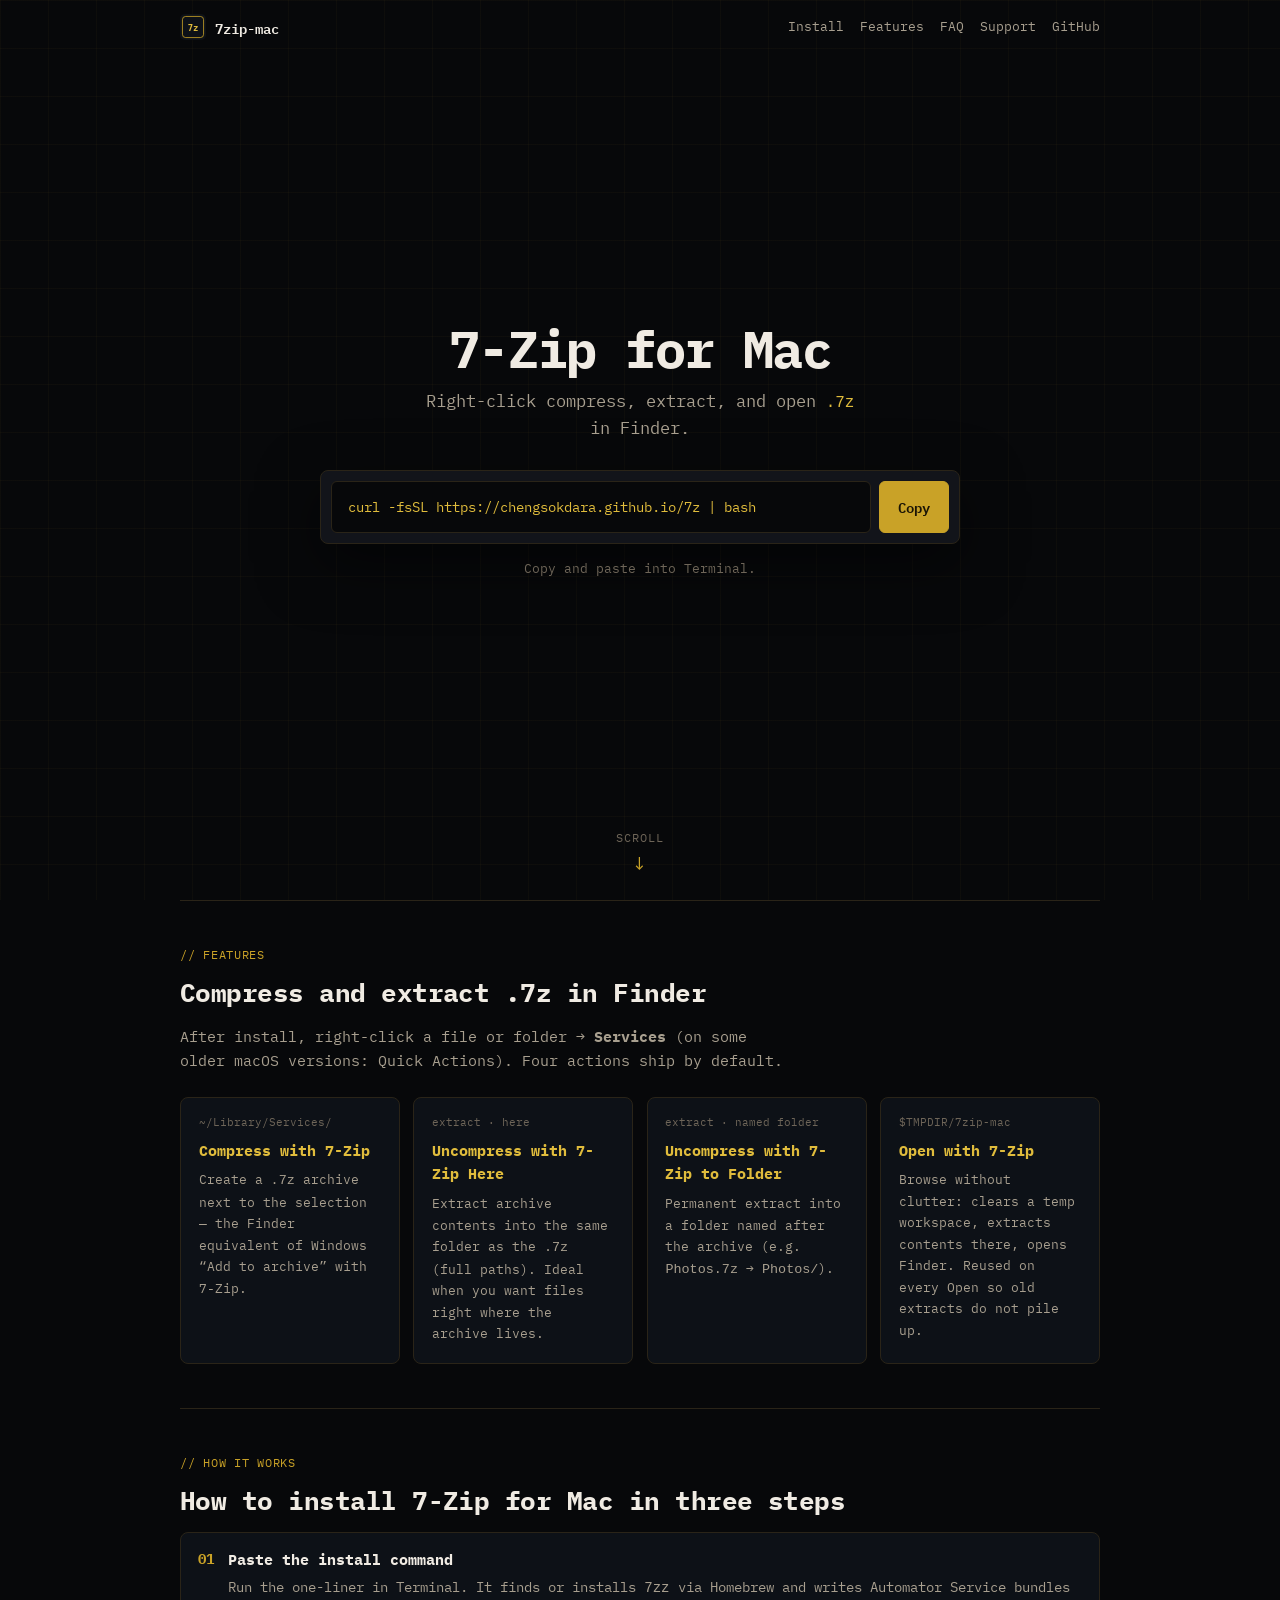
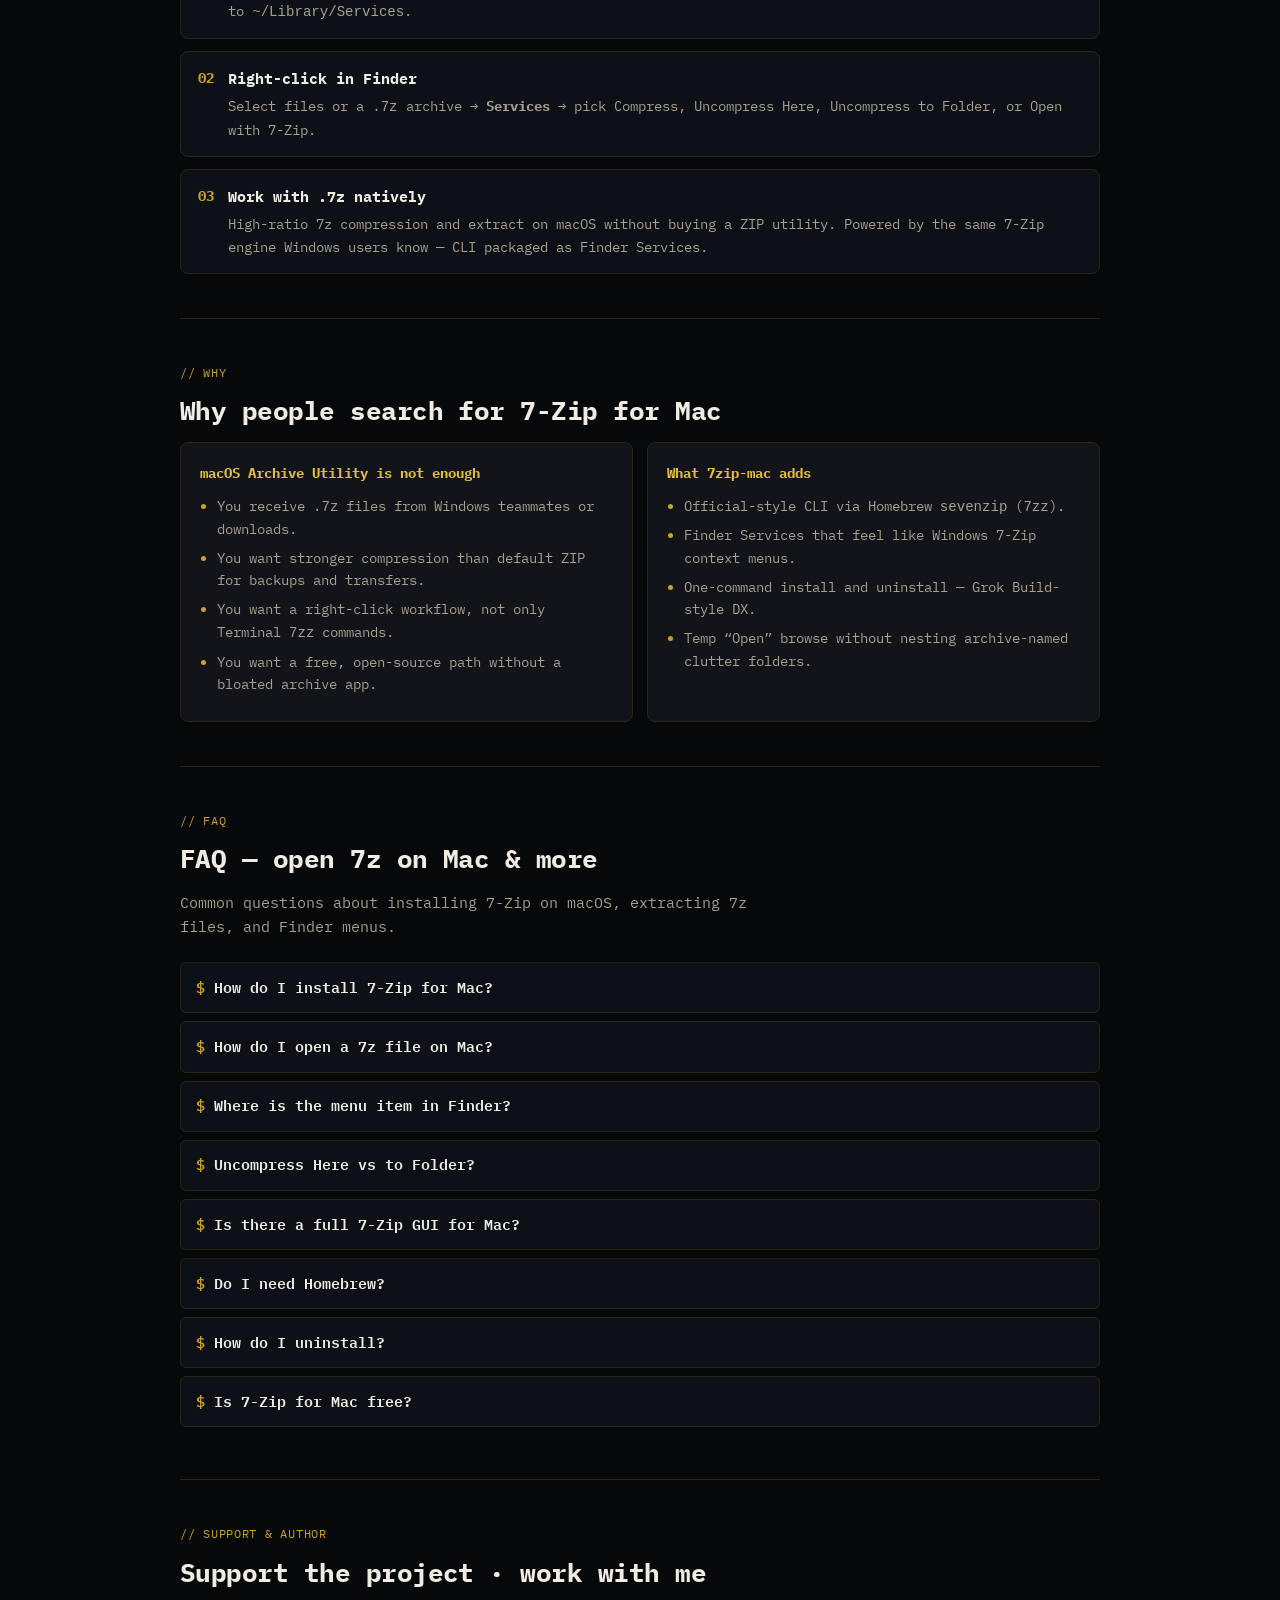
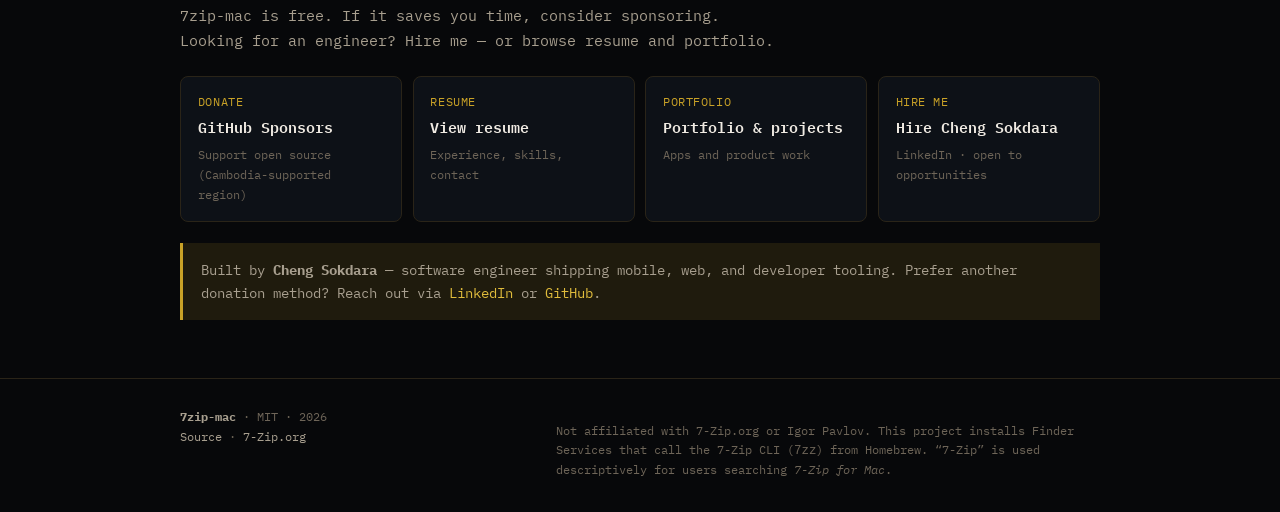
==== commit e6cbe38b: "Use full-viewport hero so features stay below the fold Hero screen is min-height 100dvh with centere" ====
--- a/docs/index.html
+++ b/docs/index.html
@@ -169,40 +169,50 @@
     </script>
   </head>
   <body>
-    <a class="skip" href="#main">Skip to content</a>
-
-    <header class="nav">
-      <div class="wrap nav-inner">
-        <a class="brand" href="./" aria-label="7zip-mac home">
-          <img class="brand-mark" src="favicon.svg" width="28" height="28" alt="" />
-          <span>7zip-mac</span>
+    <a class="skip" href="#features">Skip to content</a>
+
+    <!-- Full-viewport first screen: only hero is visible until the user scrolls -->
+    <div class="hero-screen" id="install">
+      <header class="nav">
+        <div class="wrap nav-inner">
+          <a class="brand" href="./" aria-label="7zip-mac home">
+            <img class="brand-mark" src="favicon.svg" width="28" height="28" alt="" />
+            <span>7zip-mac</span>
+          </a>
+          <nav class="nav-links" aria-label="Primary">
+            <a href="#install">Install</a>
+            <a href="#features">Features</a>
+            <a href="#faq">FAQ</a>
+            <a href="#support">Support</a>
+            <a data-link="repo" href="https://github.com/chengsokdara/7zip-mac" rel="noopener">GitHub</a>
+          </nav>
+        </div>
+      </header>
+
+      <section class="hero wrap" aria-labelledby="hero-title">
+        <div class="hero-main">
+          <h1 id="hero-title">7-Zip for Mac</h1>
+          <p class="lead">
+            Right-click compress, extract, and open <code>.7z</code> in Finder.
+          </p>
+
+          <div class="term" role="region" aria-label="Install command">
+            <div class="cmd-row">
+              <pre class="cmd" id="install-cmd" tabindex="0"><span data-text="install-short">curl -fsSL https://chengsokdara.github.io/7z | bash</span></pre>
+              <button type="button" class="btn btn-primary" data-copy="short">Copy</button>
+            </div>
+          </div>
+          <p class="hero-hint">Copy and paste into Terminal.</p>
+        </div>
+
+        <a class="scroll-cue" href="#features" aria-label="Scroll to features">
+          <span class="scroll-cue-label">Scroll</span>
+          <span class="scroll-cue-arrow" aria-hidden="true">↓</span>
         </a>
-        <nav class="nav-links" aria-label="Primary">
-          <a href="#install">Install</a>
-          <a href="#features">Features</a>
-          <a href="#faq">FAQ</a>
-          <a href="#support">Support</a>
-          <a data-link="repo" href="https://github.com/chengsokdara/7zip-mac" rel="noopener">GitHub</a>
-        </nav>
-      </div>
-    </header>
+      </section>
+    </div>
 
     <main id="main">
-      <section class="hero wrap" id="install" aria-labelledby="hero-title">
-        <h1 id="hero-title">7-Zip for Mac</h1>
-        <p class="lead">
-          Right-click compress, extract, and open <code>.7z</code> in Finder.
-        </p>
-
-        <div class="term" role="region" aria-label="Install command">
-          <div class="cmd-row">
-            <pre class="cmd" id="install-cmd" tabindex="0"><span data-text="install-short">curl -fsSL https://chengsokdara.github.io/7z | bash</span></pre>
-            <button type="button" class="btn btn-primary" data-copy="short">Copy</button>
-          </div>
-        </div>
-        <p class="hero-hint">Copy and paste into Terminal.</p>
-      </section>
-
       <section id="features" class="wrap" aria-labelledby="features-title">
         <p class="section-kicker">// features</p>
         <h2 id="features-title">Compress and extract .7z in Finder</h2>
--- a/docs/styles.css
+++ b/docs/styles.css
@@ -76,14 +76,25 @@
   margin-inline: auto;
 }
 
+/*
+ * Full-viewport hero (first screen only).
+ * Design pattern: full-bleed / 100vh hero — content below the fold
+ * is only visible after the user scrolls.
+ */
+.hero-screen {
+  min-height: 100vh;
+  min-height: 100dvh;
+  display: flex;
+  flex-direction: column;
+  position: relative;
+}
+
 /* Nav */
 .nav {
-  position: sticky;
-  top: 0;
+  flex: 0 0 auto;
   z-index: 50;
-  backdrop-filter: blur(12px);
-  background: rgba(7, 8, 10, 0.88);
-  border-bottom: 1px solid var(--border);
+  background: transparent;
+  border-bottom: 1px solid transparent;
 }
 
 .nav-inner {
@@ -91,7 +102,7 @@
   align-items: center;
   justify-content: space-between;
   gap: 1rem;
-  padding: 0.75rem 0;
+  padding: 0.9rem 0;
 }
 
 .brand {
@@ -130,10 +141,21 @@
   color: var(--brand-bright);
 }
 
-/* Hero — tight, Grok Build–style */
+/* Hero — fills remaining viewport under nav, content centered */
 .hero {
-  padding: 5rem 0 3.5rem;
+  flex: 1 1 auto;
+  display: flex;
+  flex-direction: column;
+  align-items: center;
+  justify-content: center;
   text-align: center;
+  padding: 1rem 0 4.5rem;
+  position: relative;
+  min-height: 0;
+}
+
+.hero-main {
+  width: 100%;
 }
 
 .hero h1 {
@@ -157,7 +179,51 @@
   font-size: 0.95em;
 }
 
-/* Install command — no chrome chrome */
+.hero-hint {
+  margin: 0.9rem 0 0;
+  color: var(--dim);
+  font-size: 0.82rem;
+}
+
+.scroll-cue {
+  position: absolute;
+  bottom: 1.35rem;
+  left: 50%;
+  transform: translateX(-50%);
+  display: flex;
+  flex-direction: column;
+  align-items: center;
+  gap: 0.2rem;
+  color: var(--dim);
+  text-decoration: none;
+  font-size: 0.72rem;
+  letter-spacing: 0.08em;
+  text-transform: uppercase;
+  transition: color 0.15s;
+}
+
+.scroll-cue:hover {
+  color: var(--brand-bright);
+  text-decoration: none;
+}
+
+.scroll-cue-arrow {
+  font-size: 1.1rem;
+  animation: bounce 1.6s ease-in-out infinite;
+  color: var(--brand);
+}
+
+@keyframes bounce {
+  0%,
+  100% {
+    transform: translateY(0);
+  }
+  50% {
+    transform: translateY(5px);
+  }
+}
+
+/* Install command */
 .term {
   max-width: 40rem;
   margin: 0 auto;
@@ -239,16 +305,14 @@
   background: var(--brand-soft);
 }
 
-.hero-hint {
-  margin: 0.9rem 0 0;
-  color: var(--dim);
-  font-size: 0.82rem;
-}
-
-/* Sections */
-section:not(.hero) {
+/* Sections below the fold */
+#main > section {
   padding: 2.75rem 0;
   border-top: 1px solid var(--border);
+}
+
+#features {
+  scroll-margin-top: 1rem;
 }
 
 .section-kicker {
@@ -526,7 +590,7 @@
 
 @media (max-width: 560px) {
   .hero {
-    padding: 3.5rem 0 2.5rem;
+    padding: 0.5rem 0 4rem;
   }
 
   .cmd-row {
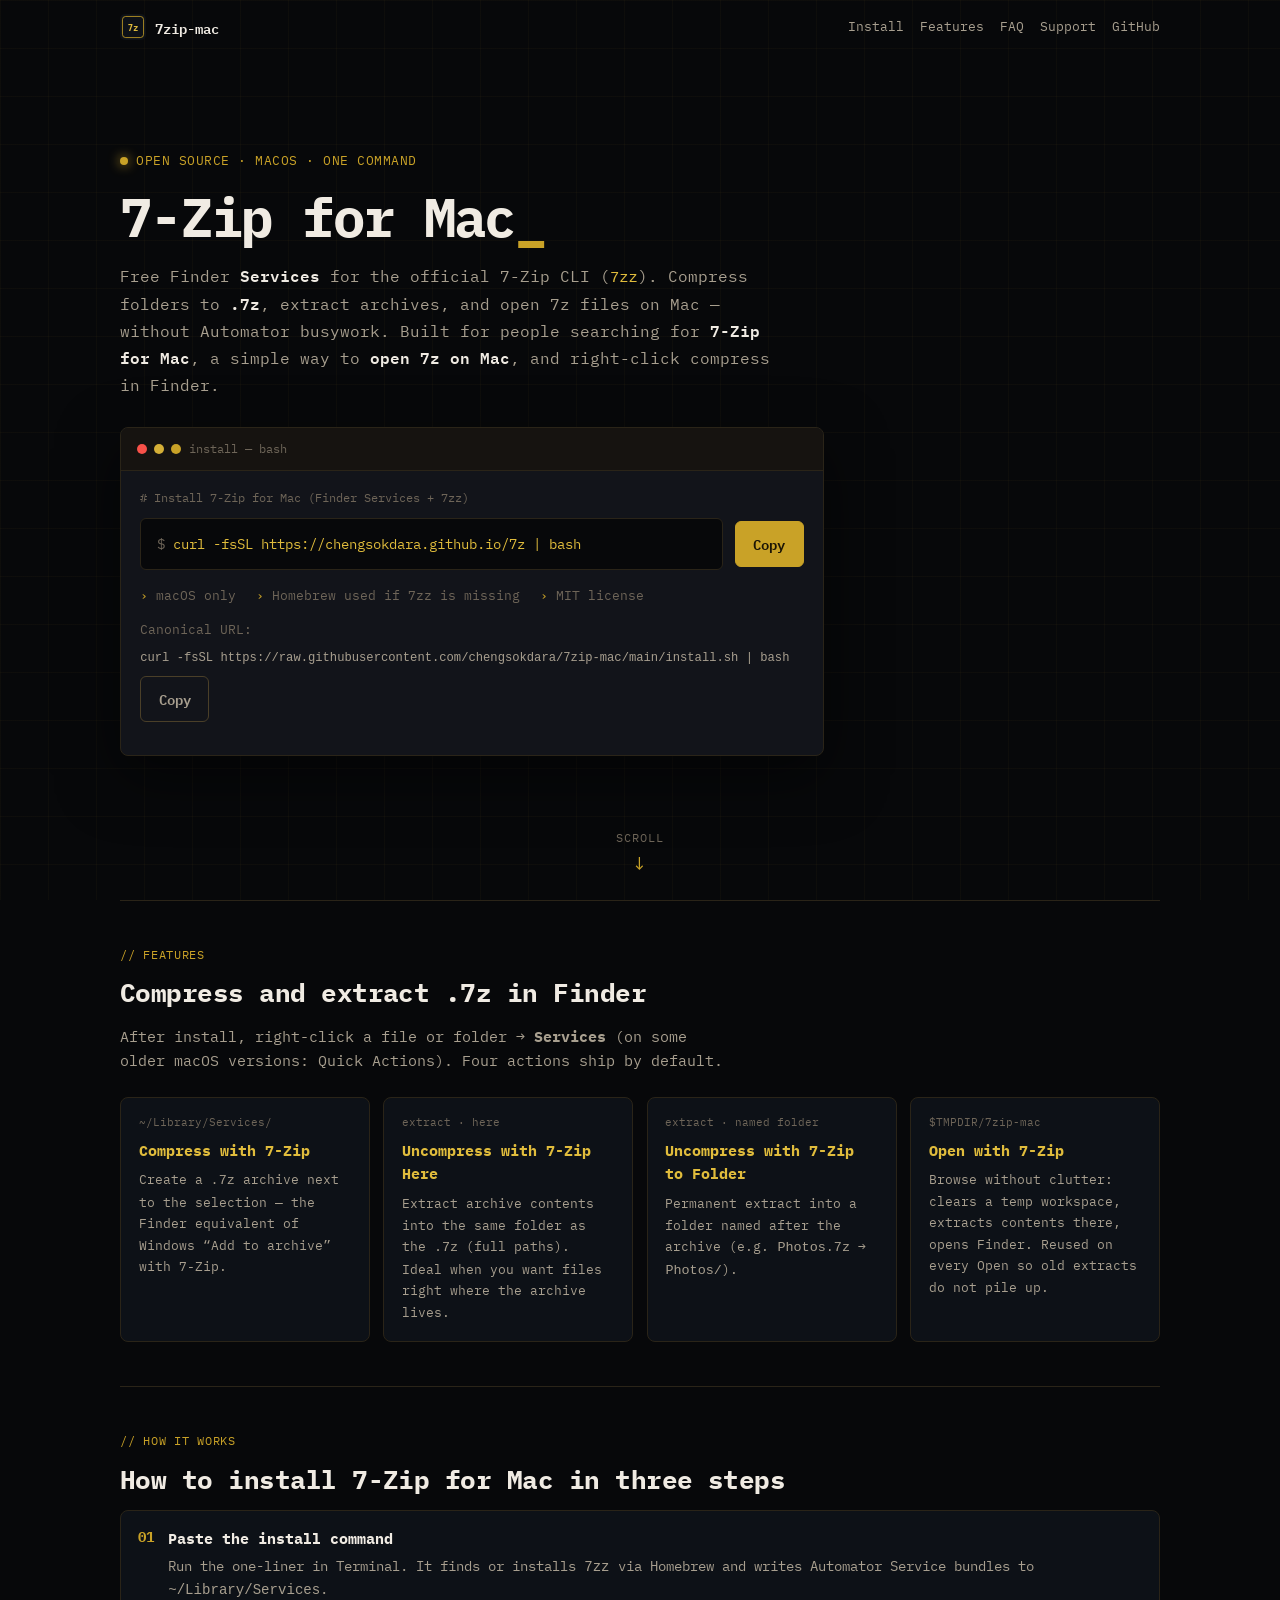
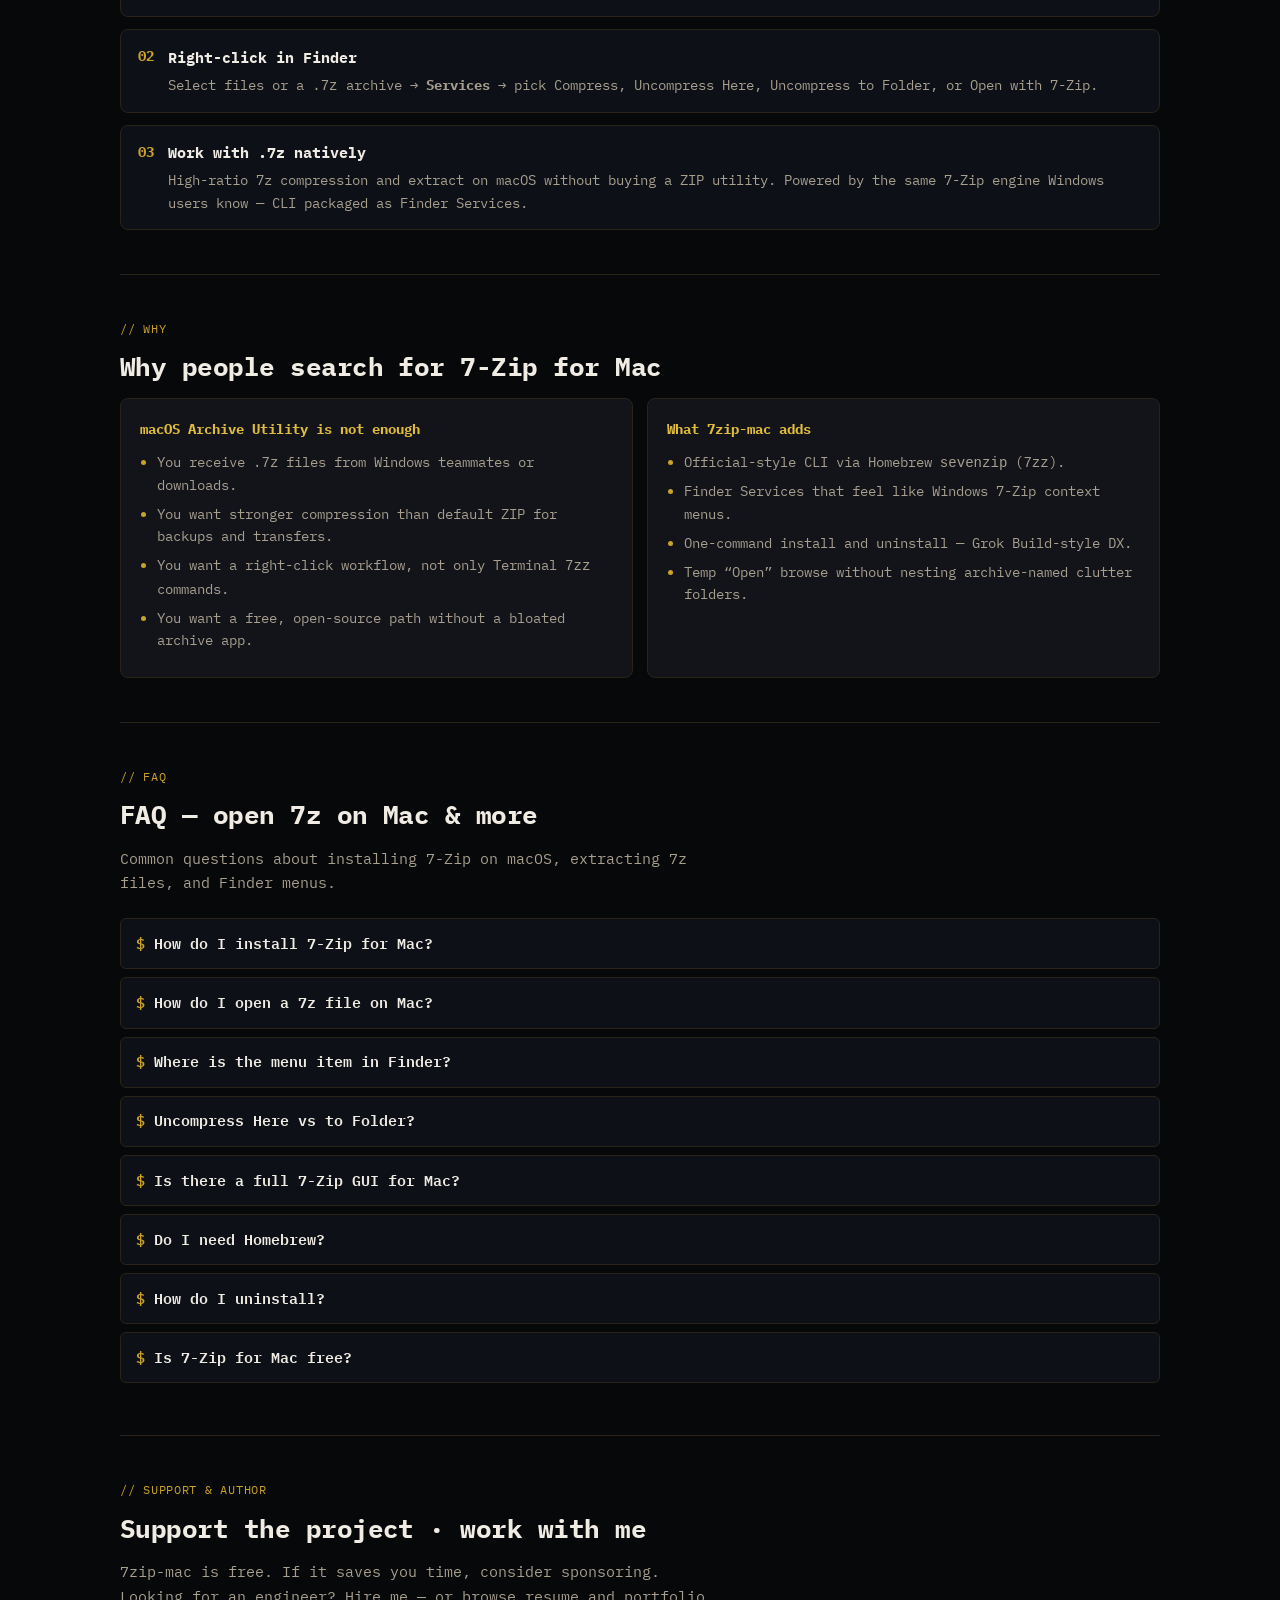
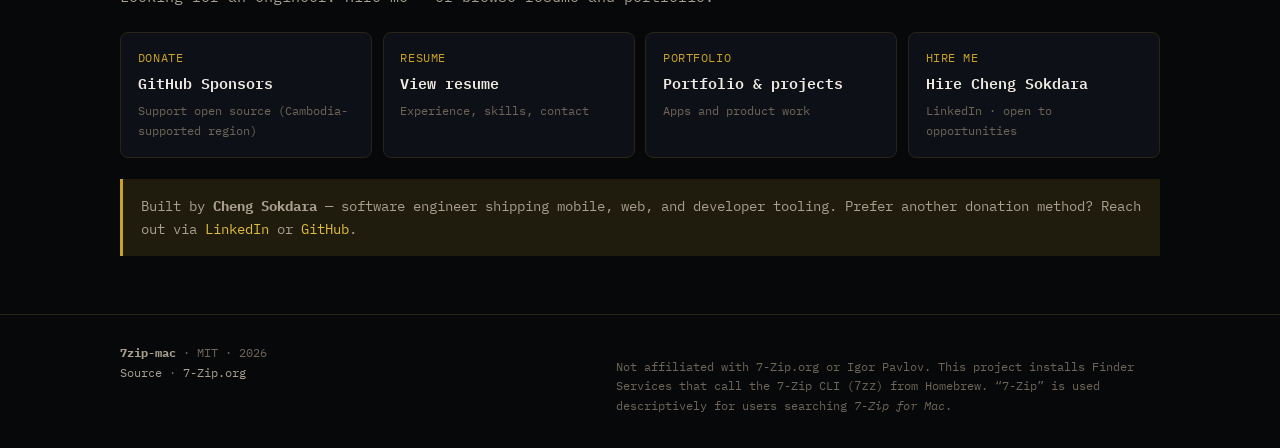
==== commit 24293e7f: "Restore fuller hero copy; keep Khmer gold and full-viewport screen Bring back eyebrow, terminal chro" ====
--- a/docs/index.html
+++ b/docs/index.html
@@ -191,18 +191,43 @@
 
       <section class="hero wrap" aria-labelledby="hero-title">
         <div class="hero-main">
-          <h1 id="hero-title">7-Zip for Mac</h1>
+          <p class="eyebrow">open source · macOS · one command</p>
+          <h1 id="hero-title">7-Zip for Mac<span class="cursor" aria-hidden="true">_</span></h1>
           <p class="lead">
-            Right-click compress, extract, and open <code>.7z</code> in Finder.
+            Free Finder <strong>Services</strong> for the official 7-Zip CLI (<code>7zz</code>).
+            Compress folders to <strong>.7z</strong>, extract archives, and open 7z files on Mac —
+            without Automator busywork. Built for people searching for
+            <strong>7-Zip for Mac</strong>, a simple way to
+            <strong>open 7z on Mac</strong>, and right-click compress in Finder.
           </p>
 
           <div class="term" role="region" aria-label="Install command">
-            <div class="cmd-row">
-              <pre class="cmd" id="install-cmd" tabindex="0"><span data-text="install-short">curl -fsSL https://chengsokdara.github.io/7z | bash</span></pre>
-              <button type="button" class="btn btn-primary" data-copy="short">Copy</button>
+            <div class="term-bar">
+              <span class="dot dot-r" aria-hidden="true"></span>
+              <span class="dot dot-y" aria-hidden="true"></span>
+              <span class="dot dot-g" aria-hidden="true"></span>
+              <span>install — bash</span>
             </div>
-          </div>
-          <p class="hero-hint">Copy and paste into Terminal.</p>
+            <div class="term-body">
+              <div class="term-label"># Install 7-Zip for Mac (Finder Services + 7zz)</div>
+              <div class="cmd-row">
+                <pre class="cmd" id="install-cmd" tabindex="0"><span class="prompt">$ </span><span data-text="install-short">curl -fsSL https://chengsokdara.github.io/7z | bash</span></pre>
+                <button type="button" class="btn btn-primary" data-copy="short">Copy</button>
+              </div>
+              <div class="meta-row">
+                <span>macOS only</span>
+                <span>Homebrew used if 7zz is missing</span>
+                <span>MIT license</span>
+              </div>
+              <p class="alt-install">
+                Canonical URL:
+                <code data-text="install-canonical"
+                  >curl -fsSL https://raw.githubusercontent.com/chengsokdara/7zip-mac/main/install.sh | bash</code
+                >
+                <button type="button" class="btn btn-ghost" data-copy="canonical">Copy</button>
+              </p>
+            </div>
+          </div>
         </div>
 
         <a class="scroll-cue" href="#features" aria-label="Scroll to features">
--- a/docs/styles.css
+++ b/docs/styles.css
@@ -18,7 +18,7 @@
   --amber: #d4af37;
   --font: "IBM Plex Mono", "JetBrains Mono", ui-monospace, SFMono-Regular, Menlo, Monaco, Consolas, monospace;
   --radius: 8px;
-  --max: 920px;
+  --max: 1040px;
   --shadow: 0 20px 60px rgba(0, 0, 0, 0.5);
 }
 
@@ -148,41 +148,82 @@
   flex-direction: column;
   align-items: center;
   justify-content: center;
-  text-align: center;
-  padding: 1rem 0 4.5rem;
+  padding: 1.25rem 0 4.5rem;
   position: relative;
   min-height: 0;
 }
 
 .hero-main {
   width: 100%;
+  text-align: left;
+}
+
+.eyebrow {
+  display: inline-flex;
+  align-items: center;
+  gap: 0.5rem;
+  color: var(--brand);
+  font-size: 0.8rem;
+  letter-spacing: 0.04em;
+  text-transform: uppercase;
+  margin: 0 0 1rem;
+}
+
+.eyebrow::before {
+  content: "";
+  width: 8px;
+  height: 8px;
+  border-radius: 50%;
+  background: var(--brand);
+  box-shadow: 0 0 12px var(--brand);
+  animation: pulse 2s ease-in-out infinite;
+}
+
+@keyframes pulse {
+  0%,
+  100% {
+    opacity: 1;
+  }
+  50% {
+    opacity: 0.4;
+  }
 }
 
 .hero h1 {
-  margin: 0 0 0.75rem;
-  font-size: clamp(2.1rem, 5.5vw, 3.25rem);
+  margin: 0 0 1rem;
+  font-size: clamp(2.2rem, 5.5vw, 3.4rem);
   line-height: 1.1;
   letter-spacing: -0.03em;
   font-weight: 700;
 }
 
+.hero h1 .cursor {
+  color: var(--brand);
+  animation: blink 1.1s step-end infinite;
+}
+
+@keyframes blink {
+  50% {
+    opacity: 0;
+  }
+}
+
 .lead {
-  max-width: 28rem;
-  margin: 0 auto 1.75rem;
-  color: var(--muted);
-  font-size: 1.05rem;
-  line-height: 1.5;
+  max-width: 42rem;
+  margin: 0 0 1.75rem;
+  color: var(--muted);
+  font-size: 1.02rem;
+  line-height: 1.65;
+}
+
+.lead strong {
+  color: var(--text);
+  font-weight: 600;
 }
 
 .lead code {
   color: var(--brand-bright);
   font-size: 0.95em;
-}
-
-.hero-hint {
-  margin: 0.9rem 0 0;
-  color: var(--dim);
-  font-size: 0.82rem;
 }
 
 .scroll-cue {
@@ -223,26 +264,63 @@
   }
 }
 
-/* Install command */
+/* Terminal install window */
 .term {
-  max-width: 40rem;
-  margin: 0 auto;
+  max-width: 44rem;
+  margin: 0;
   background: var(--panel);
   border: 1px solid var(--border);
   border-radius: var(--radius);
   box-shadow: var(--shadow);
-  padding: 0.65rem;
+  overflow: hidden;
+}
+
+.term-bar {
+  display: flex;
+  align-items: center;
+  gap: 0.45rem;
+  padding: 0.7rem 1rem;
+  background: #161310;
+  border-bottom: 1px solid var(--border);
+  color: var(--dim);
+  font-size: 0.75rem;
+}
+
+.dot {
+  width: 10px;
+  height: 10px;
+  border-radius: 50%;
+}
+
+.dot-r {
+  background: var(--red);
+}
+.dot-y {
+  background: var(--amber);
+}
+.dot-g {
+  background: var(--brand);
+}
+
+.term-body {
+  padding: 1.1rem 1.2rem 1.25rem;
+}
+
+.term-label {
+  color: var(--dim);
+  font-size: 0.75rem;
+  margin-bottom: 0.65rem;
 }
 
 .cmd-row {
   display: flex;
-  flex-wrap: nowrap;
-  align-items: stretch;
-  gap: 0.5rem;
+  flex-wrap: wrap;
+  align-items: center;
+  gap: 0.75rem;
 }
 
 .cmd {
-  flex: 1 1 auto;
+  flex: 1 1 16rem;
   margin: 0;
   padding: 0.85rem 1rem;
   background: var(--bg);
@@ -250,10 +328,45 @@
   border-radius: 6px;
   color: var(--brand-bright);
   font: inherit;
-  font-size: 0.88rem;
+  font-size: 0.9rem;
   overflow-x: auto;
   white-space: nowrap;
   text-align: left;
+}
+
+.cmd .prompt {
+  color: var(--dim);
+  user-select: none;
+}
+
+.meta-row {
+  display: flex;
+  flex-wrap: wrap;
+  gap: 0.5rem 1.25rem;
+  color: var(--dim);
+  font-size: 0.8rem;
+  margin-top: 1rem;
+}
+
+.meta-row span::before {
+  content: "› ";
+  color: var(--brand);
+}
+
+.alt-install {
+  margin-top: 0.85rem;
+  font-size: 0.8rem;
+  color: var(--dim);
+  display: flex;
+  flex-wrap: wrap;
+  align-items: center;
+  gap: 0.5rem;
+}
+
+.alt-install code {
+  color: var(--muted);
+  font-size: 0.76rem;
+  word-break: break-all;
 }
 
 .btn {
@@ -593,8 +706,8 @@
     padding: 0.5rem 0 4rem;
   }
 
-  .cmd-row {
-    flex-wrap: wrap;
+  .hero-main {
+    text-align: left;
   }
 
   .cmd {
@@ -609,4 +722,8 @@
   .nav-links {
     font-size: 0.72rem;
   }
-}
+
+  .lead {
+    font-size: 0.95rem;
+  }
+}
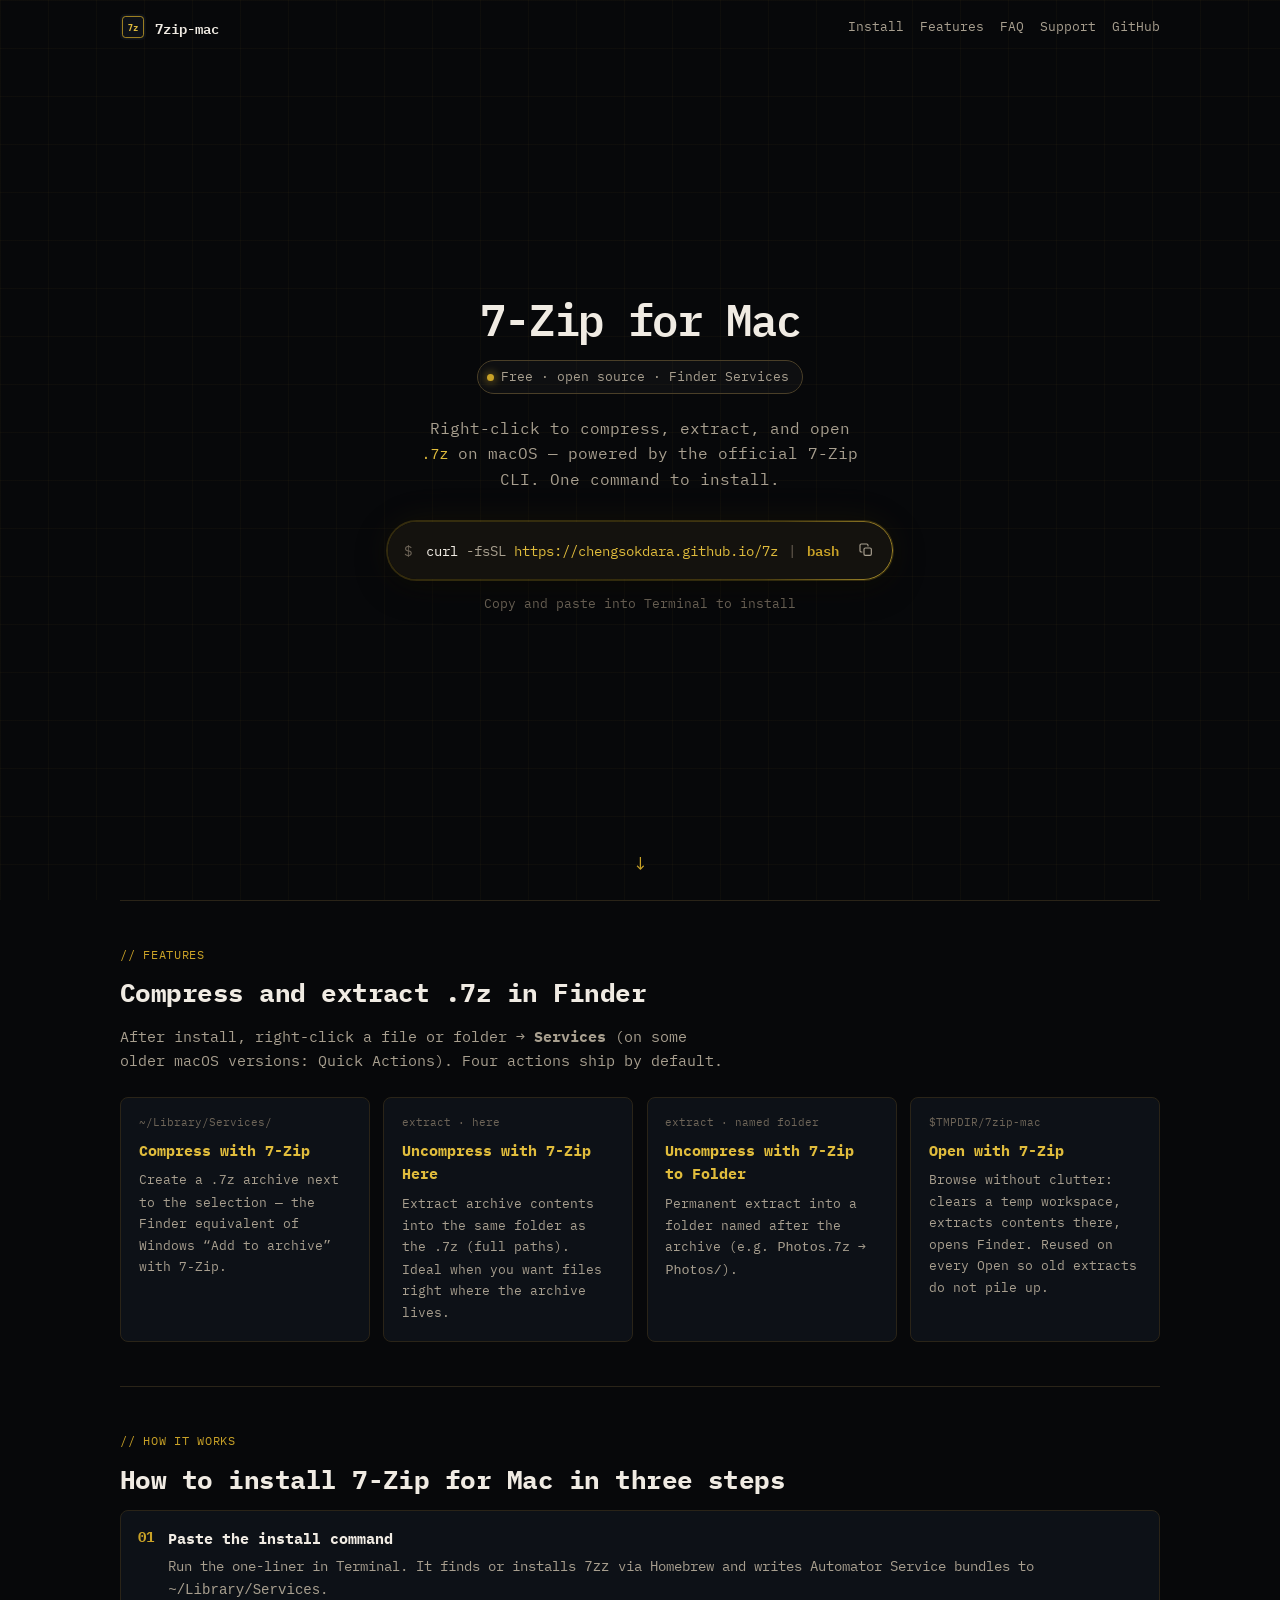
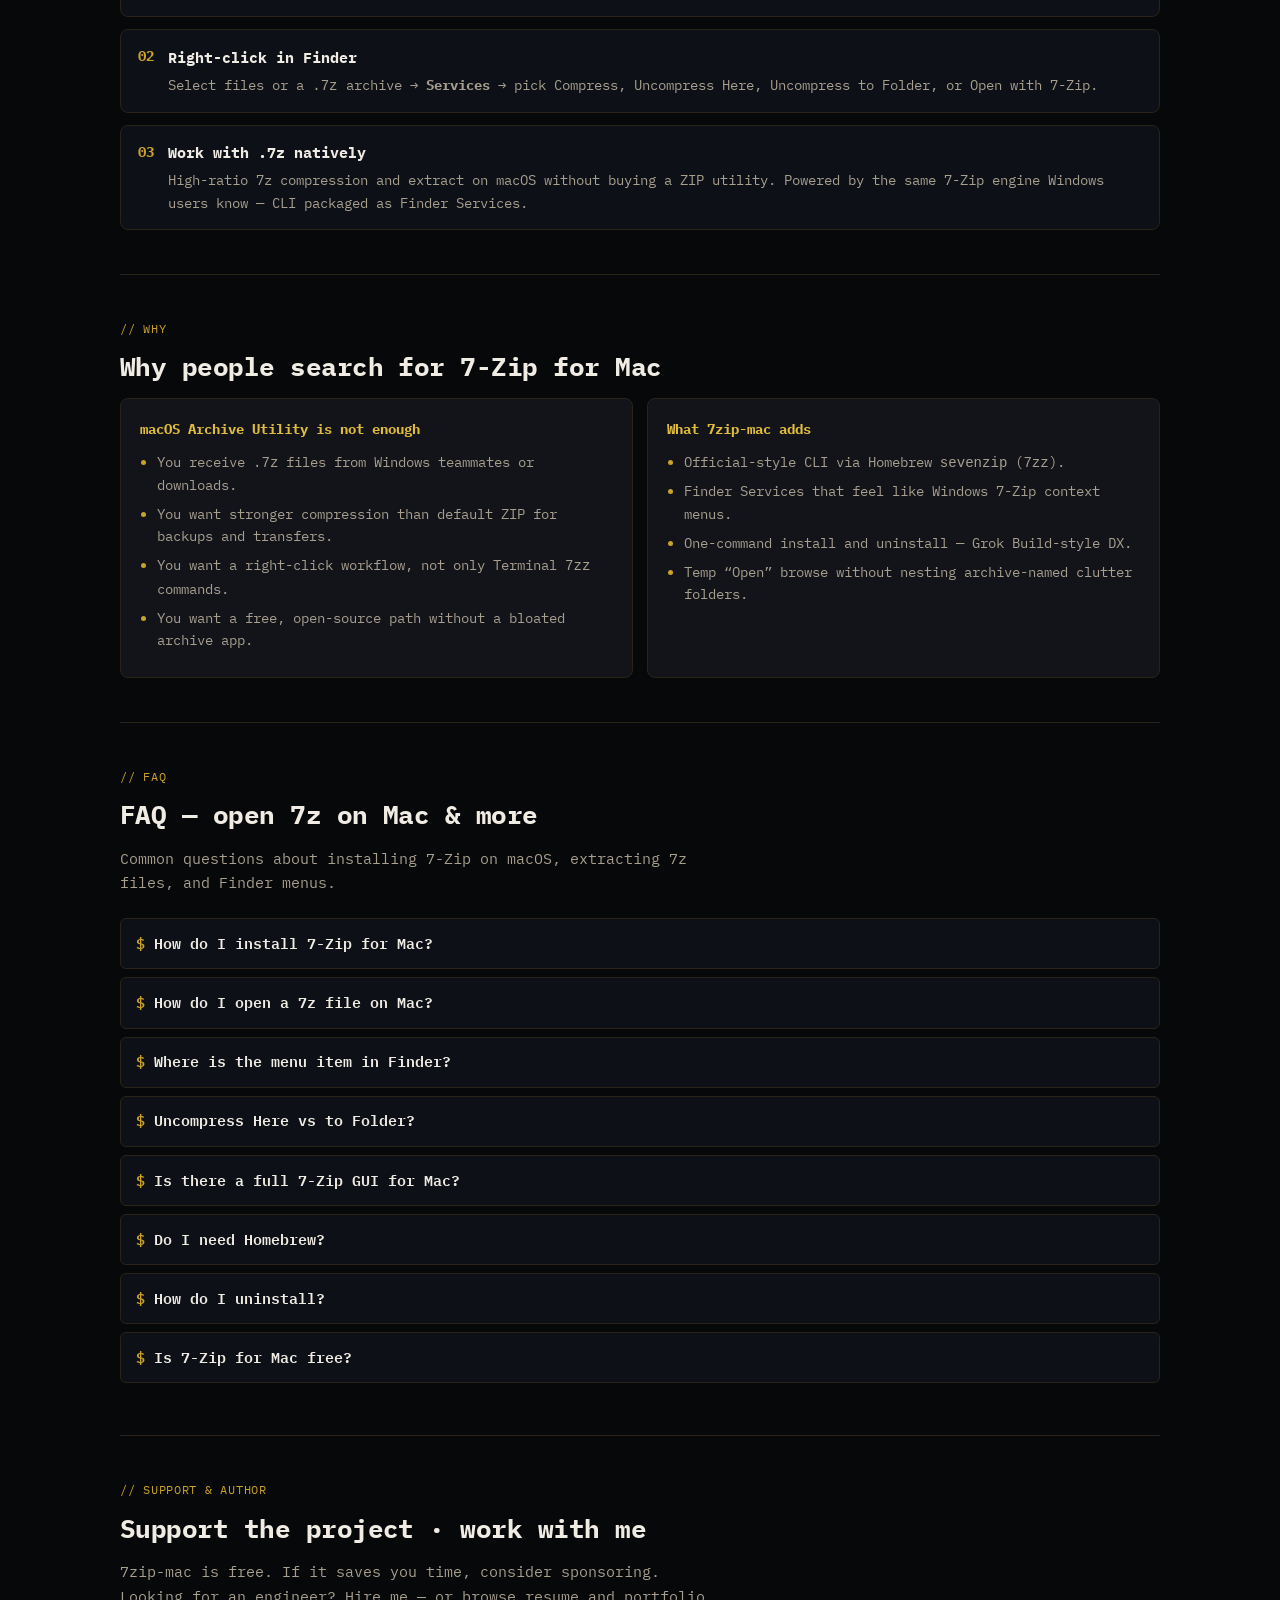
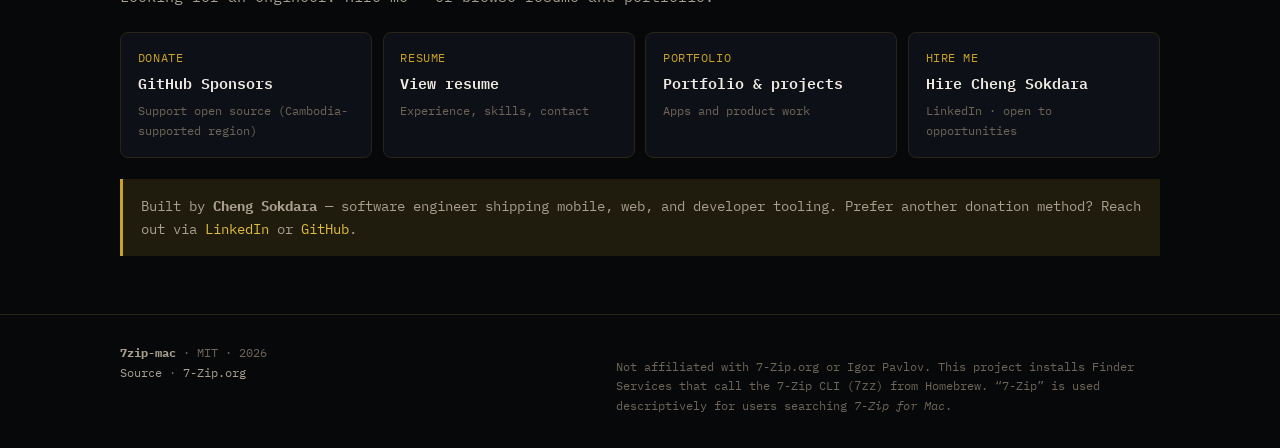
==== commit c93f2ac3: "Restyle hero to Grok Build simplicity Centered product name, short description, animated gold instal" ====
--- a/docs/index.html
+++ b/docs/index.html
@@ -191,47 +191,61 @@
 
       <section class="hero wrap" aria-labelledby="hero-title">
         <div class="hero-main">
-          <p class="eyebrow">open source · macOS · one command</p>
-          <h1 id="hero-title">7-Zip for Mac<span class="cursor" aria-hidden="true">_</span></h1>
+          <h1 id="hero-title" class="hero-title">7-Zip for Mac</h1>
+
+          <p class="hero-badge" role="note">
+            <span class="hero-badge-dot" aria-hidden="true"></span>
+            Free · open source · Finder Services
+          </p>
+
           <p class="lead">
-            Free Finder <strong>Services</strong> for the official 7-Zip CLI (<code>7zz</code>).
-            Compress folders to <strong>.7z</strong>, extract archives, and open 7z files on Mac —
-            without Automator busywork. Built for people searching for
-            <strong>7-Zip for Mac</strong>, a simple way to
-            <strong>open 7z on Mac</strong>, and right-click compress in Finder.
-          </p>
-
-          <div class="term" role="region" aria-label="Install command">
-            <div class="term-bar">
-              <span class="dot dot-r" aria-hidden="true"></span>
-              <span class="dot dot-y" aria-hidden="true"></span>
-              <span class="dot dot-g" aria-hidden="true"></span>
-              <span>install — bash</span>
+            Right-click to compress, extract, and open <code>.7z</code> on macOS —
+            powered by the official 7-Zip CLI. One command to install.
+          </p>
+
+          <div class="install-pill-wrap">
+            <div class="install-pill" role="group" aria-label="Install command">
+              <code class="install-code" id="install-cmd">
+                <span class="tok-prompt">$</span>
+                <span class="tok-cmd">curl</span>
+                <span class="tok-flag">-fsSL</span>
+                <span class="tok-url">https://chengsokdara.github.io/7z</span>
+                <span class="tok-pipe">|</span>
+                <span class="tok-shell">bash</span>
+              </code>
+              <button
+                type="button"
+                class="install-copy"
+                data-copy="short"
+                aria-label="Copy install command"
+                title="Copy"
+              >
+                <svg class="icon-copy" width="16" height="16" viewBox="0 0 24 24" fill="none" aria-hidden="true">
+                  <rect x="9" y="9" width="11" height="11" rx="2" stroke="currentColor" stroke-width="1.75" />
+                  <path
+                    d="M6 15H5a2 2 0 0 1-2-2V5a2 2 0 0 1 2-2h8a2 2 0 0 1 2 2v1"
+                    stroke="currentColor"
+                    stroke-width="1.75"
+                    stroke-linecap="round"
+                  />
+                </svg>
+                <svg class="icon-check" width="16" height="16" viewBox="0 0 24 24" fill="none" aria-hidden="true">
+                  <path
+                    d="M5 12.5l4.5 4.5L19 7"
+                    stroke="currentColor"
+                    stroke-width="2"
+                    stroke-linecap="round"
+                    stroke-linejoin="round"
+                  />
+                </svg>
+              </button>
             </div>
-            <div class="term-body">
-              <div class="term-label"># Install 7-Zip for Mac (Finder Services + 7zz)</div>
-              <div class="cmd-row">
-                <pre class="cmd" id="install-cmd" tabindex="0"><span class="prompt">$ </span><span data-text="install-short">curl -fsSL https://chengsokdara.github.io/7z | bash</span></pre>
-                <button type="button" class="btn btn-primary" data-copy="short">Copy</button>
-              </div>
-              <div class="meta-row">
-                <span>macOS only</span>
-                <span>Homebrew used if 7zz is missing</span>
-                <span>MIT license</span>
-              </div>
-              <p class="alt-install">
-                Canonical URL:
-                <code data-text="install-canonical"
-                  >curl -fsSL https://raw.githubusercontent.com/chengsokdara/7zip-mac/main/install.sh | bash</code
-                >
-                <button type="button" class="btn btn-ghost" data-copy="canonical">Copy</button>
-              </p>
-            </div>
-          </div>
+          </div>
+
+          <p class="hero-hint">Copy and paste into Terminal to install</p>
         </div>
 
         <a class="scroll-cue" href="#features" aria-label="Scroll to features">
-          <span class="scroll-cue-label">Scroll</span>
           <span class="scroll-cue-arrow" aria-hidden="true">↓</span>
         </a>
       </section>
--- a/docs/styles.css
+++ b/docs/styles.css
@@ -141,41 +141,65 @@
   color: var(--brand-bright);
 }
 
-/* Hero — fills remaining viewport under nav, content centered */
+/* Hero — Grok Build–style centered stack, full remaining viewport */
 .hero {
   flex: 1 1 auto;
   display: flex;
   flex-direction: column;
   align-items: center;
   justify-content: center;
-  padding: 1.25rem 0 4.5rem;
+  padding: 1.5rem 0 4.5rem;
   position: relative;
   min-height: 0;
 }
 
 .hero-main {
   width: 100%;
-  text-align: left;
-}
-
-.eyebrow {
+  max-width: 36rem;
+  margin: 0 auto;
+  text-align: center;
+  animation: hero-in 0.7s ease-out both;
+}
+
+@keyframes hero-in {
+  from {
+    opacity: 0;
+    transform: translateY(12px);
+  }
+  to {
+    opacity: 1;
+    transform: translateY(0);
+  }
+}
+
+.hero-title {
+  margin: 0 0 1rem;
+  font-size: clamp(2rem, 5vw, 2.75rem);
+  line-height: 1.15;
+  letter-spacing: -0.03em;
+  font-weight: 600;
+  color: var(--text);
+}
+
+.hero-badge {
   display: inline-flex;
   align-items: center;
-  gap: 0.5rem;
-  color: var(--brand);
+  gap: 0.45rem;
+  margin: 0 0 1.35rem;
+  padding: 0.35rem 0.85rem 0.35rem 0.55rem;
+  border-radius: 999px;
+  border: 1px solid var(--border-bright);
+  background: rgba(255, 255, 255, 0.03);
+  color: var(--muted);
   font-size: 0.8rem;
-  letter-spacing: 0.04em;
-  text-transform: uppercase;
-  margin: 0 0 1rem;
-}
-
-.eyebrow::before {
-  content: "";
-  width: 8px;
-  height: 8px;
+}
+
+.hero-badge-dot {
+  width: 7px;
+  height: 7px;
   border-radius: 50%;
   background: var(--brand);
-  box-shadow: 0 0 12px var(--brand);
+  box-shadow: 0 0 10px var(--brand);
   animation: pulse 2s ease-in-out infinite;
 }
 
@@ -185,45 +209,182 @@
     opacity: 1;
   }
   50% {
-    opacity: 0.4;
-  }
-}
-
-.hero h1 {
-  margin: 0 0 1rem;
-  font-size: clamp(2.2rem, 5.5vw, 3.4rem);
-  line-height: 1.1;
-  letter-spacing: -0.03em;
-  font-weight: 700;
-}
-
-.hero h1 .cursor {
+    opacity: 0.45;
+  }
+}
+
+.lead {
+  margin: 0 auto 1.75rem;
+  max-width: 28rem;
+  color: var(--muted);
+  font-size: 0.98rem;
+  line-height: 1.6;
+}
+
+.lead code {
+  color: var(--brand-bright);
+  font-size: 0.95em;
+}
+
+/* Install pill — Grok Build style with gold shimmer */
+.install-pill-wrap {
+  display: flex;
+  justify-content: center;
+  margin: 0 auto 0.9rem;
+  animation: pill-in 0.85s 0.12s ease-out both;
+}
+
+@keyframes pill-in {
+  from {
+    opacity: 0;
+    transform: translateY(10px) scale(0.98);
+  }
+  to {
+    opacity: 1;
+    transform: translateY(0) scale(1);
+  }
+}
+
+.install-pill {
+  position: relative;
+  display: inline-flex;
+  align-items: center;
+  gap: 0.65rem;
+  max-width: 100%;
+  padding: 0.7rem 0.55rem 0.7rem 1.05rem;
+  border-radius: 999px;
+  background: #14120e;
+  border: 1px solid transparent;
+  /* animated gold edge */
+  background-clip: padding-box;
+  box-shadow:
+    0 0 0 1px rgba(201, 162, 39, 0.22),
+    0 8px 32px rgba(0, 0, 0, 0.45),
+    0 0 40px rgba(201, 162, 39, 0.08);
+}
+
+.install-pill::before {
+  content: "";
+  position: absolute;
+  inset: -1px;
+  border-radius: inherit;
+  padding: 1px;
+  background: linear-gradient(
+    110deg,
+    transparent 20%,
+    rgba(201, 162, 39, 0.15) 35%,
+    rgba(224, 188, 60, 0.85) 50%,
+    rgba(201, 162, 39, 0.15) 65%,
+    transparent 80%
+  );
+  background-size: 220% 100%;
+  animation: shimmer 3.2s linear infinite;
+  -webkit-mask:
+    linear-gradient(#fff 0 0) content-box,
+    linear-gradient(#fff 0 0);
+  mask:
+    linear-gradient(#fff 0 0) content-box,
+    linear-gradient(#fff 0 0);
+  -webkit-mask-composite: xor;
+  mask-composite: exclude;
+  pointer-events: none;
+}
+
+@keyframes shimmer {
+  0% {
+    background-position: 120% 0;
+  }
+  100% {
+    background-position: -120% 0;
+  }
+}
+
+.install-code {
+  display: block;
+  margin: 0;
+  padding: 0;
+  font: inherit;
+  font-size: clamp(0.72rem, 2.4vw, 0.88rem);
+  white-space: nowrap;
+  overflow-x: auto;
+  max-width: min(72vw, 28rem);
+  background: transparent;
+  border: 0;
+  text-align: left;
+  scrollbar-width: none;
+}
+
+.install-code::-webkit-scrollbar {
+  display: none;
+}
+
+.tok-prompt {
+  color: var(--dim);
+  margin-right: 0.35rem;
+}
+.tok-cmd {
+  color: var(--text);
+}
+.tok-flag {
+  color: var(--muted);
+}
+.tok-url {
+  color: var(--brand-bright);
+}
+.tok-pipe {
+  color: var(--dim);
+  margin: 0 0.15rem;
+}
+.tok-shell {
   color: var(--brand);
-  animation: blink 1.1s step-end infinite;
-}
-
-@keyframes blink {
-  50% {
-    opacity: 0;
-  }
-}
-
-.lead {
-  max-width: 42rem;
-  margin: 0 0 1.75rem;
-  color: var(--muted);
-  font-size: 1.02rem;
-  line-height: 1.65;
-}
-
-.lead strong {
-  color: var(--text);
   font-weight: 600;
 }
 
-.lead code {
-  color: var(--brand-bright);
-  font-size: 0.95em;
+.install-copy {
+  flex: 0 0 auto;
+  display: inline-flex;
+  align-items: center;
+  justify-content: center;
+  width: 2.15rem;
+  height: 2.15rem;
+  border: 0;
+  border-radius: 50%;
+  background: transparent;
+  color: var(--muted);
+  cursor: pointer;
+  transition: color 0.15s, background 0.15s, transform 0.15s;
+}
+
+.install-copy:hover {
+  color: var(--brand-bright);
+  background: var(--brand-soft);
+}
+
+.install-copy:focus-visible {
+  outline: 2px solid var(--brand);
+  outline-offset: 2px;
+}
+
+.install-copy .icon-check {
+  display: none;
+}
+
+.install-copy.is-copied {
+  color: var(--brand-bright);
+}
+
+.install-copy.is-copied .icon-copy {
+  display: none;
+}
+
+.install-copy.is-copied .icon-check {
+  display: block;
+}
+
+.hero-hint {
+  margin: 0;
+  color: var(--dim);
+  font-size: 0.8rem;
 }
 
 .scroll-cue {
@@ -234,12 +395,8 @@
   display: flex;
   flex-direction: column;
   align-items: center;
-  gap: 0.2rem;
   color: var(--dim);
   text-decoration: none;
-  font-size: 0.72rem;
-  letter-spacing: 0.08em;
-  text-transform: uppercase;
   transition: color 0.15s;
 }
 
@@ -249,7 +406,7 @@
 }
 
 .scroll-cue-arrow {
-  font-size: 1.1rem;
+  font-size: 1.15rem;
   animation: bounce 1.6s ease-in-out infinite;
   color: var(--brand);
 }
@@ -262,111 +419,6 @@
   50% {
     transform: translateY(5px);
   }
-}
-
-/* Terminal install window */
-.term {
-  max-width: 44rem;
-  margin: 0;
-  background: var(--panel);
-  border: 1px solid var(--border);
-  border-radius: var(--radius);
-  box-shadow: var(--shadow);
-  overflow: hidden;
-}
-
-.term-bar {
-  display: flex;
-  align-items: center;
-  gap: 0.45rem;
-  padding: 0.7rem 1rem;
-  background: #161310;
-  border-bottom: 1px solid var(--border);
-  color: var(--dim);
-  font-size: 0.75rem;
-}
-
-.dot {
-  width: 10px;
-  height: 10px;
-  border-radius: 50%;
-}
-
-.dot-r {
-  background: var(--red);
-}
-.dot-y {
-  background: var(--amber);
-}
-.dot-g {
-  background: var(--brand);
-}
-
-.term-body {
-  padding: 1.1rem 1.2rem 1.25rem;
-}
-
-.term-label {
-  color: var(--dim);
-  font-size: 0.75rem;
-  margin-bottom: 0.65rem;
-}
-
-.cmd-row {
-  display: flex;
-  flex-wrap: wrap;
-  align-items: center;
-  gap: 0.75rem;
-}
-
-.cmd {
-  flex: 1 1 16rem;
-  margin: 0;
-  padding: 0.85rem 1rem;
-  background: var(--bg);
-  border: 1px solid var(--border);
-  border-radius: 6px;
-  color: var(--brand-bright);
-  font: inherit;
-  font-size: 0.9rem;
-  overflow-x: auto;
-  white-space: nowrap;
-  text-align: left;
-}
-
-.cmd .prompt {
-  color: var(--dim);
-  user-select: none;
-}
-
-.meta-row {
-  display: flex;
-  flex-wrap: wrap;
-  gap: 0.5rem 1.25rem;
-  color: var(--dim);
-  font-size: 0.8rem;
-  margin-top: 1rem;
-}
-
-.meta-row span::before {
-  content: "› ";
-  color: var(--brand);
-}
-
-.alt-install {
-  margin-top: 0.85rem;
-  font-size: 0.8rem;
-  color: var(--dim);
-  display: flex;
-  flex-wrap: wrap;
-  align-items: center;
-  gap: 0.5rem;
-}
-
-.alt-install code {
-  color: var(--muted);
-  font-size: 0.76rem;
-  word-break: break-all;
 }
 
 .btn {
@@ -706,17 +758,14 @@
     padding: 0.5rem 0 4rem;
   }
 
-  .hero-main {
-    text-align: left;
-  }
-
-  .cmd {
-    flex: 1 1 100%;
-    font-size: 0.75rem;
-  }
-
-  .btn-primary {
+  .install-pill {
     width: 100%;
+    border-radius: 14px;
+    padding: 0.75rem 0.5rem 0.75rem 0.85rem;
+  }
+
+  .install-code {
+    max-width: calc(100vw - 6.5rem);
   }
 
   .nav-links {
@@ -724,6 +773,6 @@
   }
 
   .lead {
-    font-size: 0.95rem;
-  }
-}
+    font-size: 0.92rem;
+  }
+}
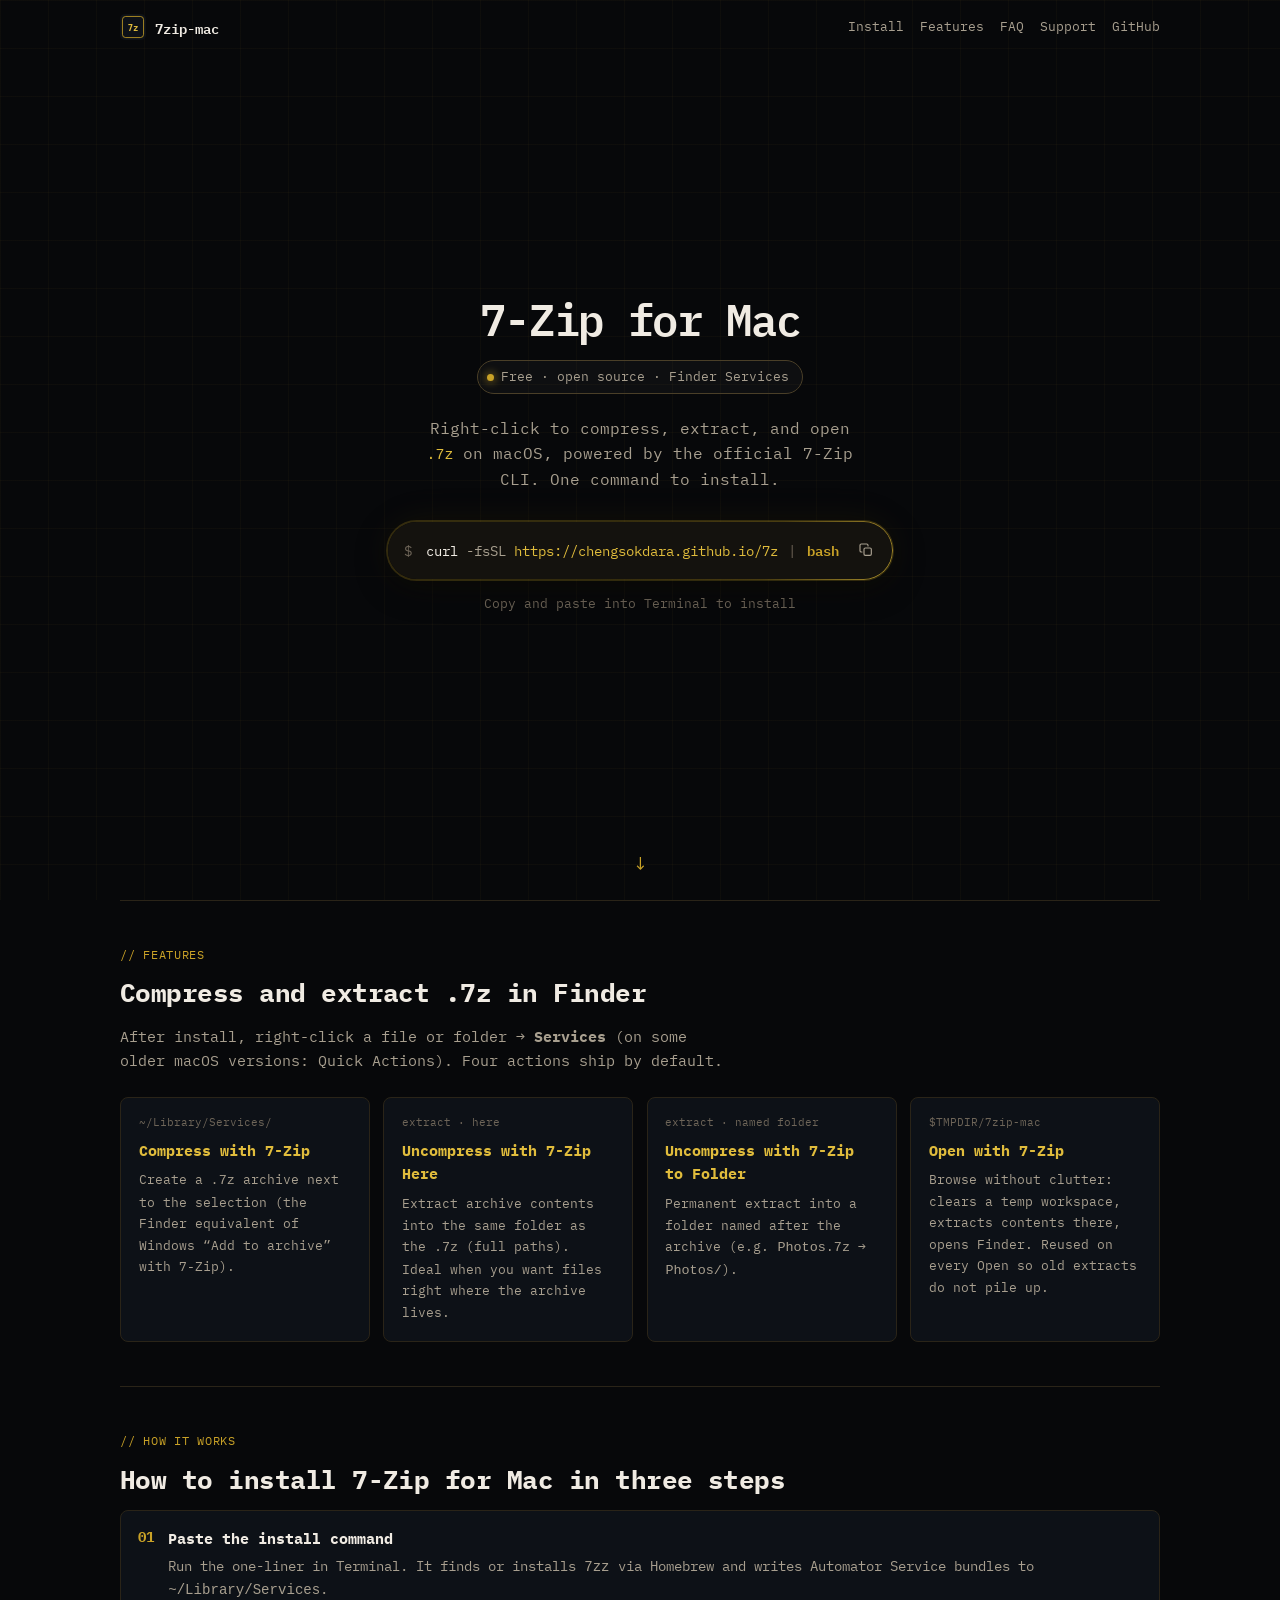
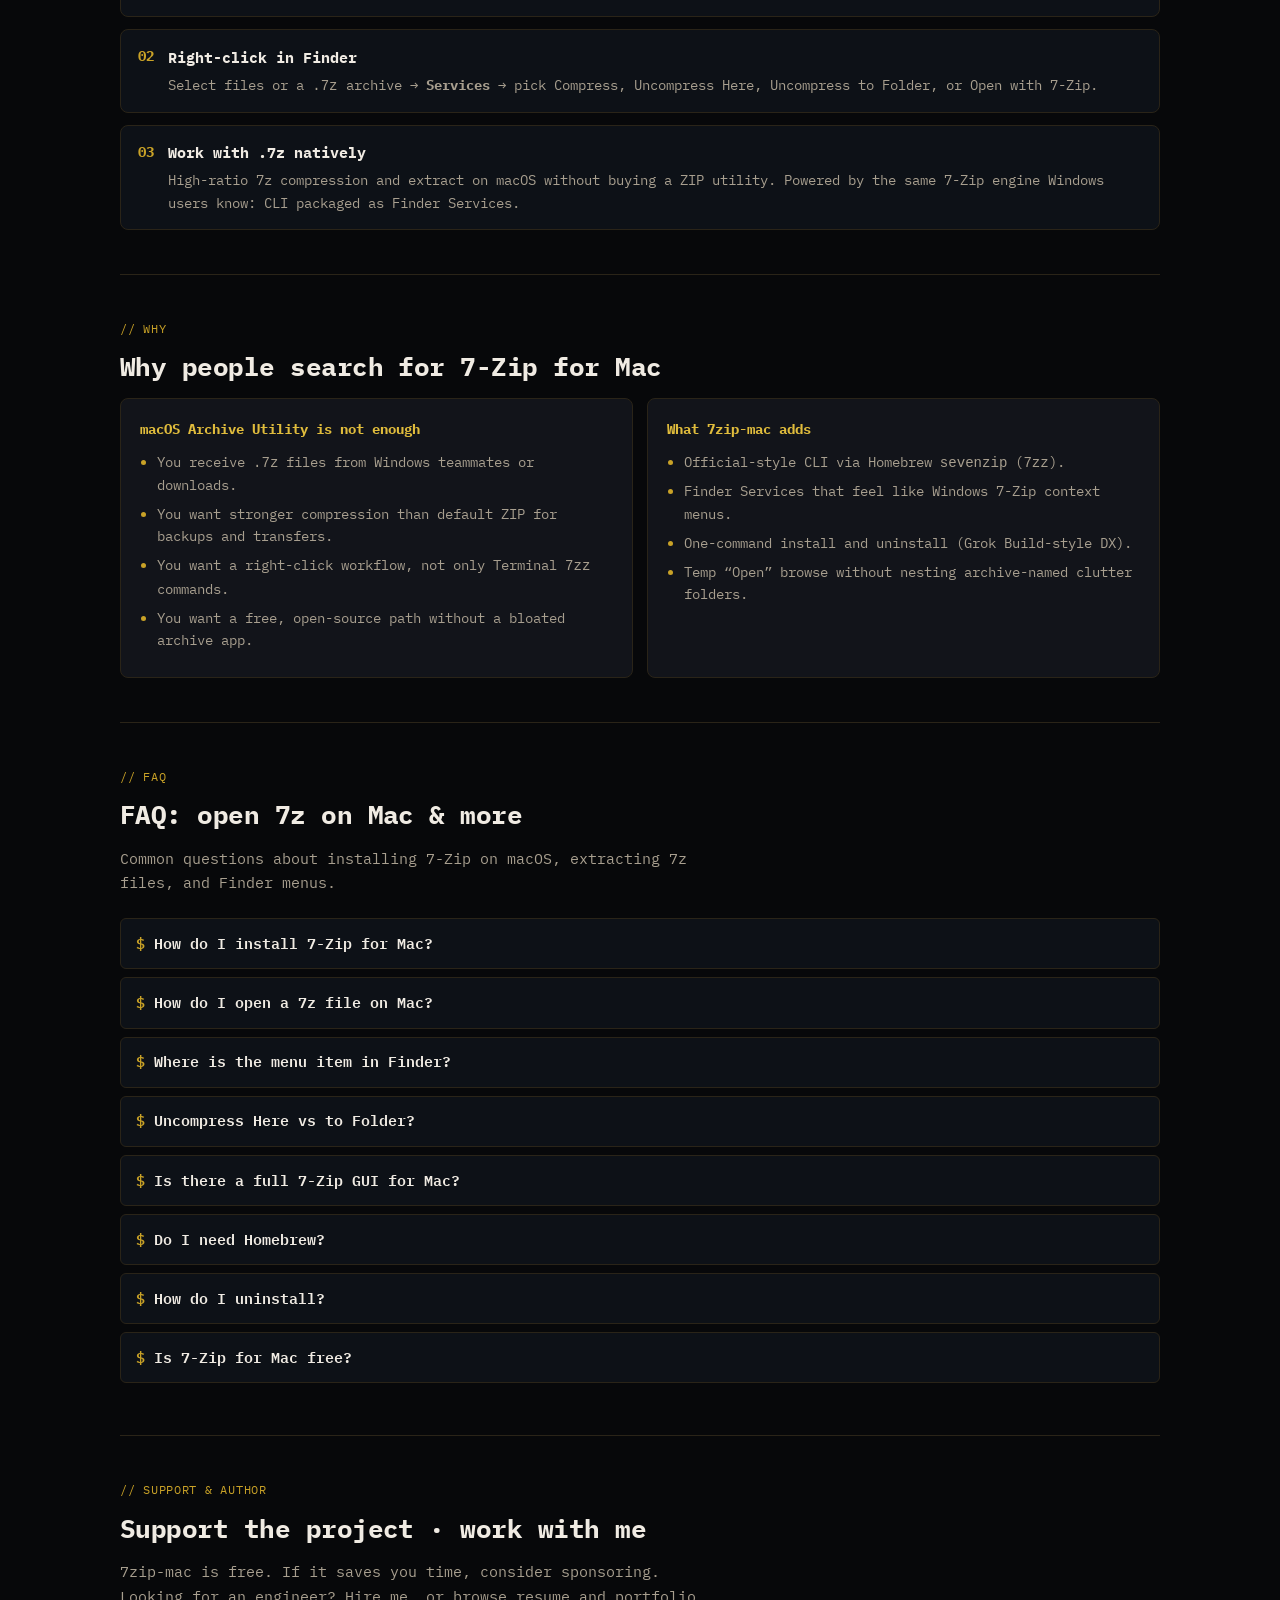
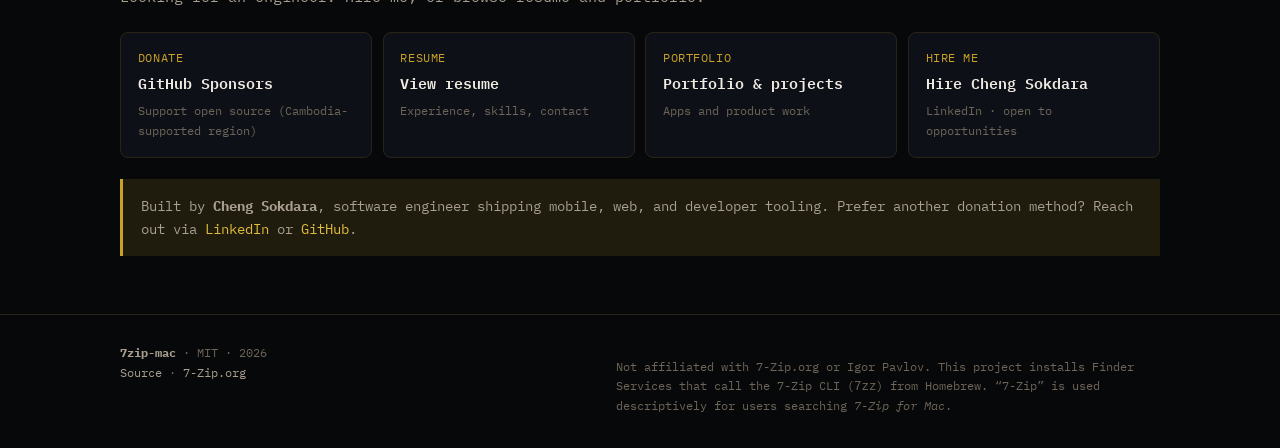
==== commit 368e4039: "Remove em dashes from copy and docs Replace em dashes with commas, colons, or periods across the lan" ====
--- a/docs/index.html
+++ b/docs/index.html
@@ -3,7 +3,7 @@
   <head>
     <meta charset="utf-8" />
     <meta name="viewport" content="width=device-width, initial-scale=1" />
-    <title>7-Zip for Mac — Free Finder Menu to Compress &amp; Extract .7z</title>
+    <title>7-Zip for Mac: Free Finder Menu to Compress &amp; Extract .7z</title>
     <meta
       name="description"
       content="7-Zip for Mac: free one-line installer that adds Finder Services to compress, extract, and open .7z archives on macOS. Right-click compress with 7-Zip, uncompress here or to a folder, open 7z files without a heavy GUI."
@@ -20,7 +20,7 @@
     <meta property="og:site_name" content="7zip-mac" />
     <meta property="og:locale" content="en_US" />
     <meta property="og:url" content="https://chengsokdara.github.io/7zip-mac/" />
-    <meta property="og:title" content="7-Zip for Mac — Free Finder Menu for .7z" />
+    <meta property="og:title" content="7-Zip for Mac: Free Finder Menu for .7z" />
     <meta
       property="og:description"
       content="Install 7-Zip for Mac in one command. Compress and extract .7z from Finder Services. Free, open source, terminal-native."
@@ -30,7 +30,7 @@
     <meta property="og:image:height" content="630" />
 
     <meta name="twitter:card" content="summary_large_image" />
-    <meta name="twitter:title" content="7-Zip for Mac — Free Finder Menu for .7z" />
+    <meta name="twitter:title" content="7-Zip for Mac: Free Finder Menu for .7z" />
     <meta
       name="twitter:description"
       content="One-line install. Right-click to compress, extract, and open 7z archives on macOS."
@@ -58,7 +58,7 @@
             "@id": "https://chengsokdara.github.io/7zip-mac/#website",
             "url": "https://chengsokdara.github.io/7zip-mac/",
             "name": "7-Zip for Mac",
-            "description": "Free Finder Services installer for 7-Zip on macOS — compress, extract, and open .7z archives.",
+            "description": "Free Finder Services installer for 7-Zip on macOS. Compress, extract, and open .7z archives.",
             "inLanguage": "en",
             "publisher": { "@id": "https://chengsokdara.github.io/7zip-mac/#author" }
           },
@@ -199,7 +199,7 @@
           </p>
 
           <p class="lead">
-            Right-click to compress, extract, and open <code>.7z</code> on macOS —
+            Right-click to compress, extract, and open <code>.7z</code> on macOS,
             powered by the official 7-Zip CLI. One command to install.
           </p>
 
@@ -264,8 +264,8 @@
             <div class="path">~/Library/Services/</div>
             <h3>Compress with 7-Zip</h3>
             <p>
-              Create a <code>.7z</code> archive next to the selection — the Finder equivalent of
-              Windows “Add to archive” with 7-Zip.
+              Create a <code>.7z</code> archive next to the selection (the Finder equivalent of
+              Windows “Add to archive” with 7-Zip).
             </p>
           </article>
           <article class="card">
@@ -322,7 +322,7 @@
               <h3>Work with .7z natively</h3>
               <p>
                 High-ratio 7z compression and extract on macOS without buying a ZIP utility.
-                Powered by the same 7-Zip engine Windows users know — CLI packaged as Finder Services.
+                Powered by the same 7-Zip engine Windows users know: CLI packaged as Finder Services.
               </p>
             </div>
           </div>
@@ -347,7 +347,7 @@
             <ul>
               <li>Official-style CLI via Homebrew <code>sevenzip</code> (<code>7zz</code>).</li>
               <li>Finder Services that feel like Windows 7-Zip context menus.</li>
-              <li>One-command install and uninstall — Grok Build-style DX.</li>
+              <li>One-command install and uninstall (Grok Build-style DX).</li>
               <li>Temp “Open” browse without nesting archive-named clutter folders.</li>
             </ul>
           </div>
@@ -356,7 +356,7 @@
 
       <section id="faq" class="wrap faq" aria-labelledby="faq-title">
         <p class="section-kicker">// faq</p>
-        <h2 id="faq-title">FAQ — open 7z on Mac &amp; more</h2>
+        <h2 id="faq-title">FAQ: open 7z on Mac &amp; more</h2>
         <p class="section-lead">
           Common questions about installing 7-Zip on macOS, extracting 7z files, and Finder menus.
         </p>
@@ -419,7 +419,7 @@
         <details>
           <summary>Is 7-Zip for Mac free?</summary>
           <p>
-            Yes — MIT licensed. Optional support via GitHub Sponsors is appreciated but never required.
+            Yes. MIT licensed. Optional support via GitHub Sponsors is appreciated but never required.
           </p>
         </details>
       </section>
@@ -429,7 +429,7 @@
         <h2 id="support-title">Support the project · work with me</h2>
         <p class="section-lead">
           7zip-mac is free. If it saves you time, consider sponsoring.
-          Looking for an engineer? Hire me — or browse resume and portfolio.
+          Looking for an engineer? Hire me, or browse resume and portfolio.
         </p>
         <div class="support-grid">
           <a class="support-card" data-link="sponsors" href="https://github.com/sponsors/chengsokdara" rel="noopener">
@@ -454,7 +454,7 @@
           </a>
         </div>
         <p class="author-blurb">
-          Built by <strong data-text="author">Cheng Sokdara</strong> —
+          Built by <strong data-text="author">Cheng Sokdara</strong>,
           software engineer shipping mobile, web, and developer tooling.
           Prefer another donation method? Reach out via
           <a data-link="linkedin" href="https://linkedin.com/in/chengsokdara" rel="noopener">LinkedIn</a>
--- a/docs/styles.css
+++ b/docs/styles.css
@@ -1,4 +1,4 @@
-/* 7zip-mac — terminal product page · Khmer gold brand */
+/* 7zip-mac: terminal product page · Khmer gold brand */
 :root {
   --bg: #07080a;
   --bg-elevated: #0d1117;
@@ -78,7 +78,7 @@
 
 /*
  * Full-viewport hero (first screen only).
- * Design pattern: full-bleed / 100vh hero — content below the fold
+ * Design pattern: full-bleed / 100vh hero: content below the fold
  * is only visible after the user scrolls.
  */
 .hero-screen {
@@ -141,7 +141,7 @@
   color: var(--brand-bright);
 }
 
-/* Hero — Grok Build–style centered stack, full remaining viewport */
+/* Hero: Grok Build-style centered stack, full remaining viewport */
 .hero {
   flex: 1 1 auto;
   display: flex;
@@ -226,7 +226,7 @@
   font-size: 0.95em;
 }
 
-/* Install pill — Grok Build style with gold shimmer */
+/* Install pill: Grok Build style with gold shimmer */
 .install-pill-wrap {
   display: flex;
   justify-content: center;
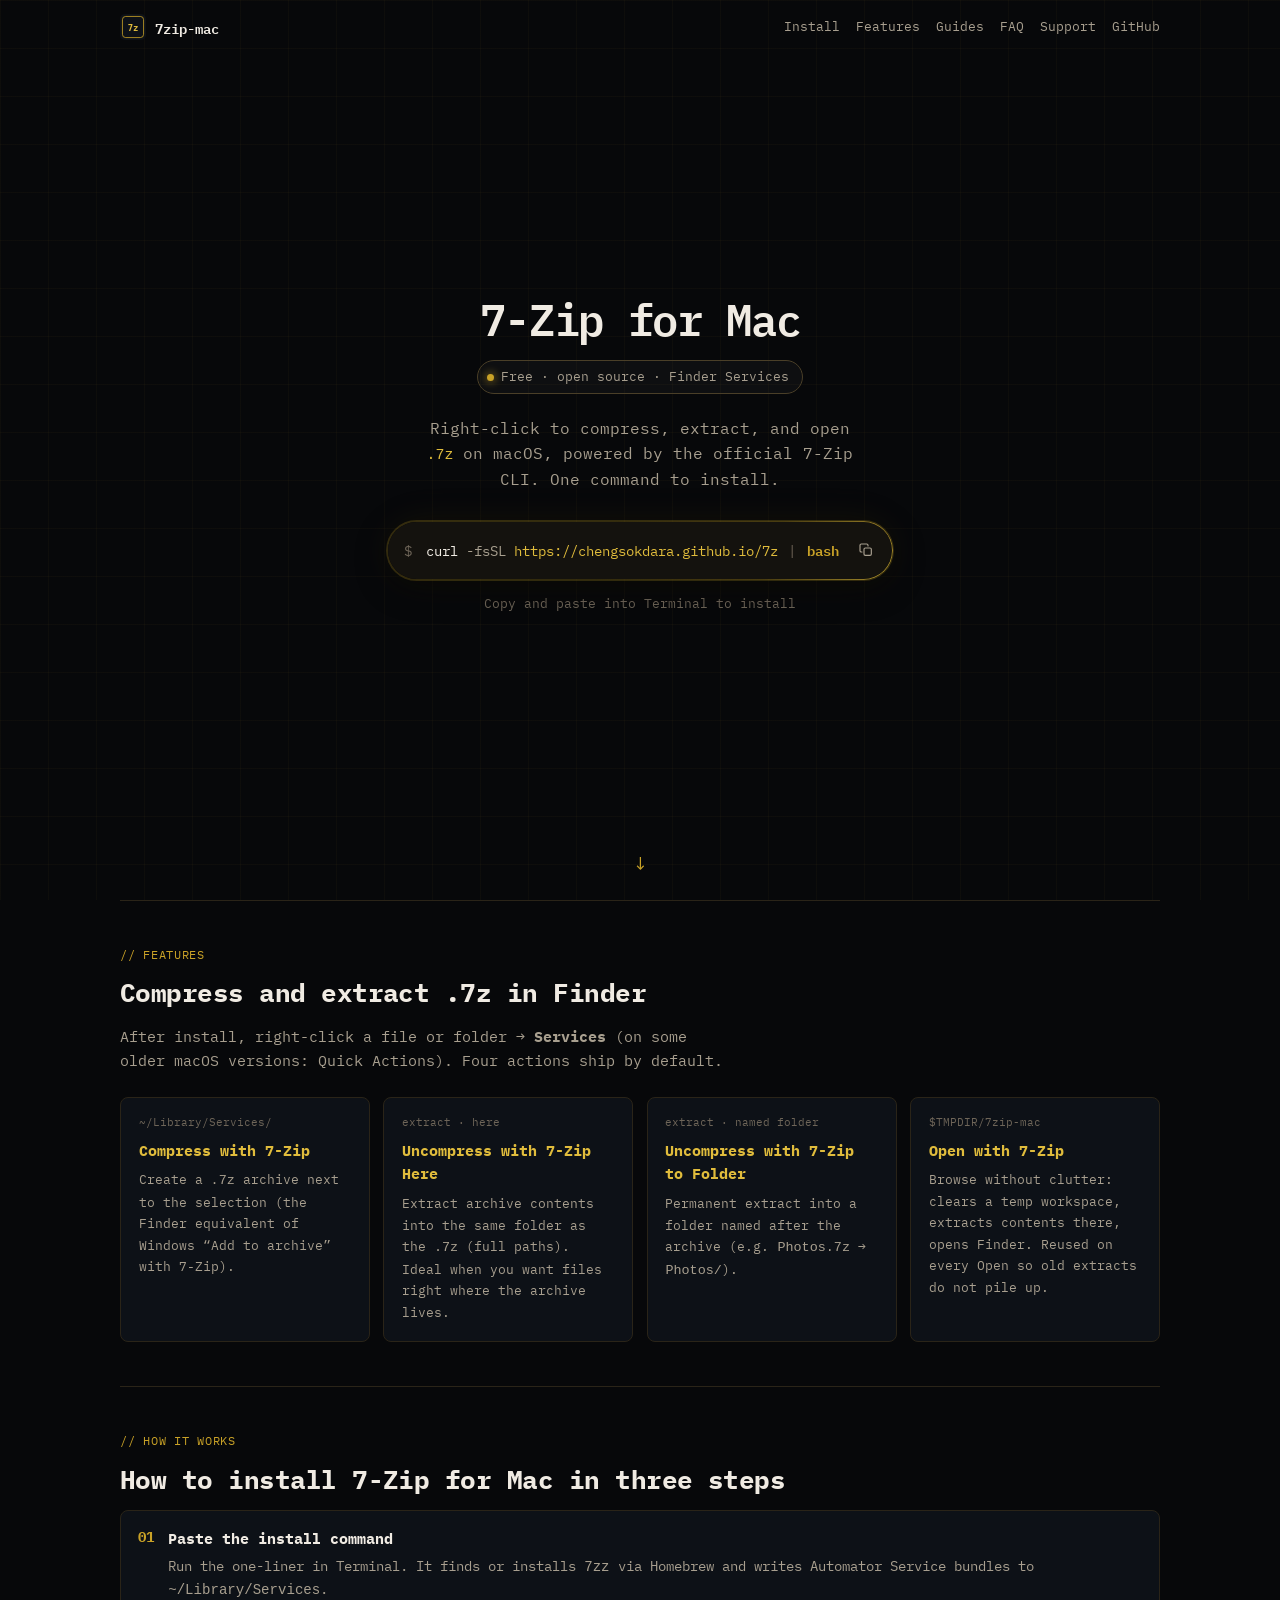
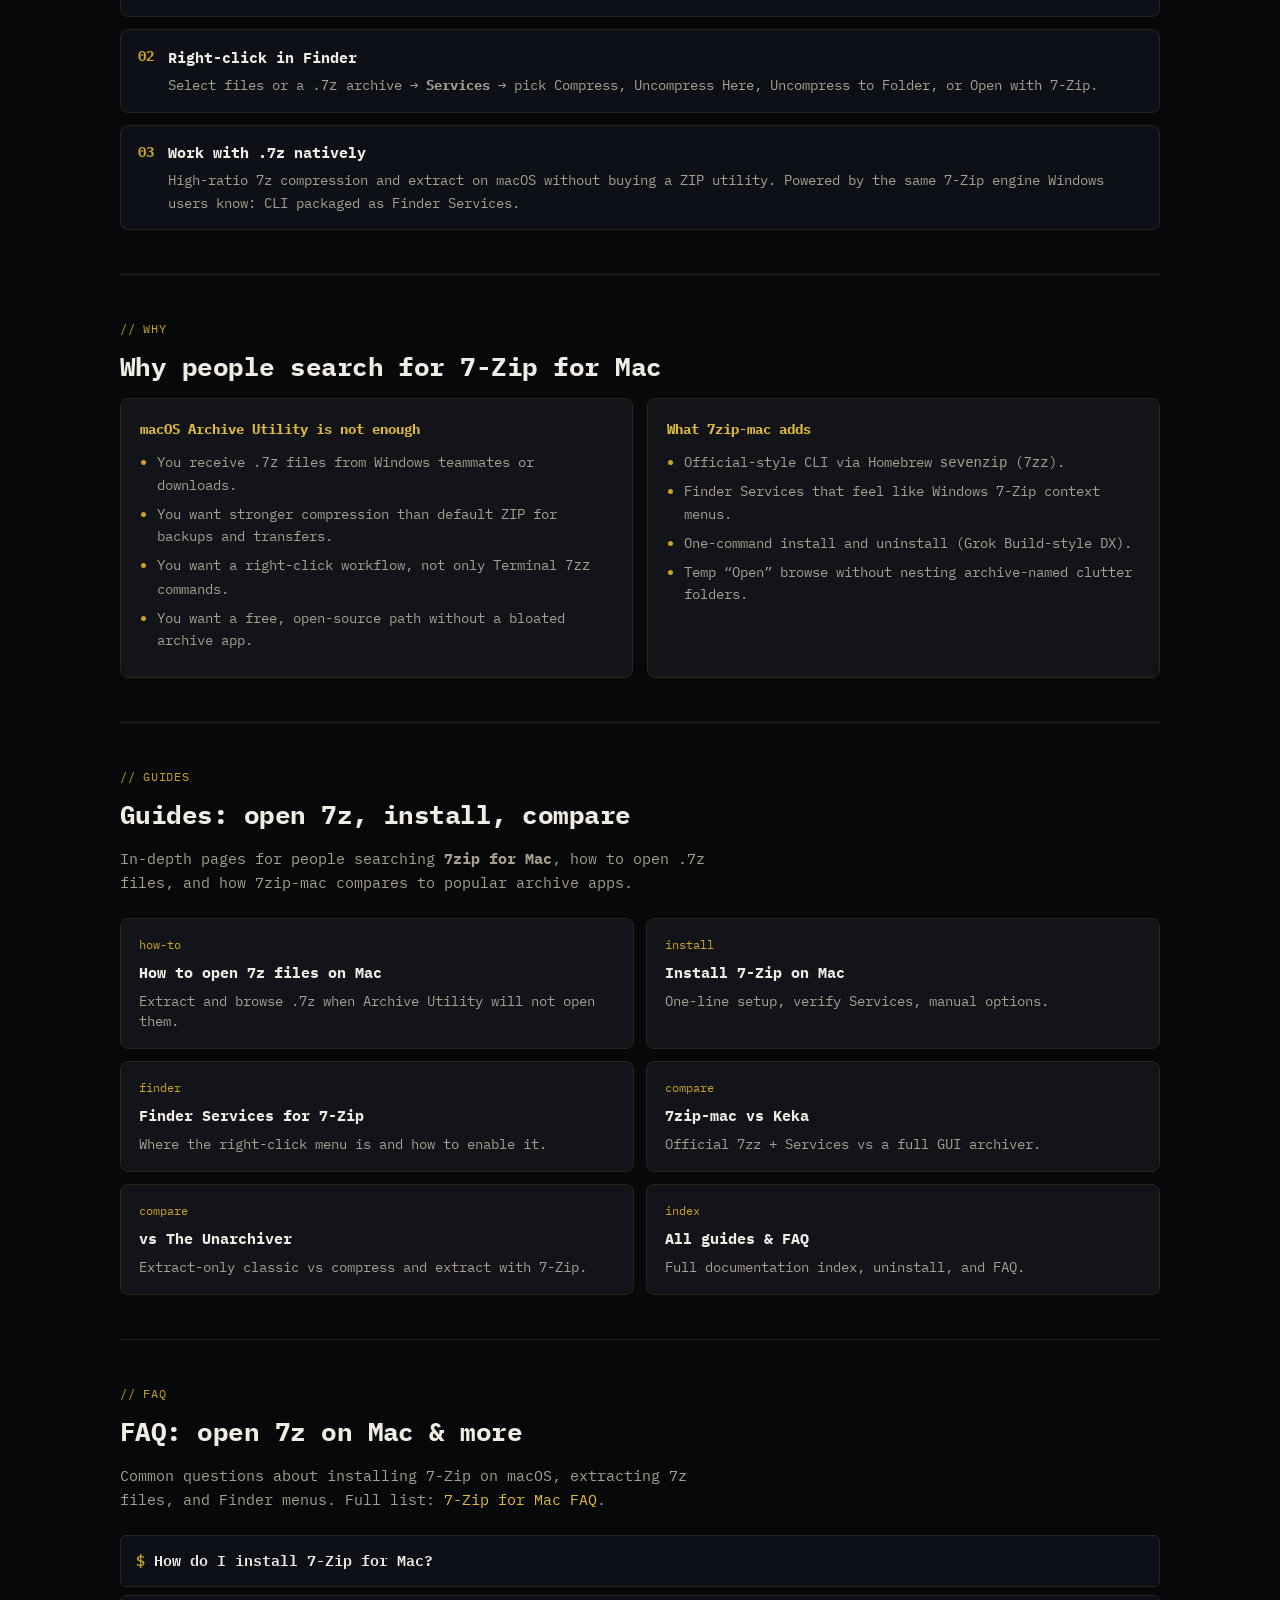
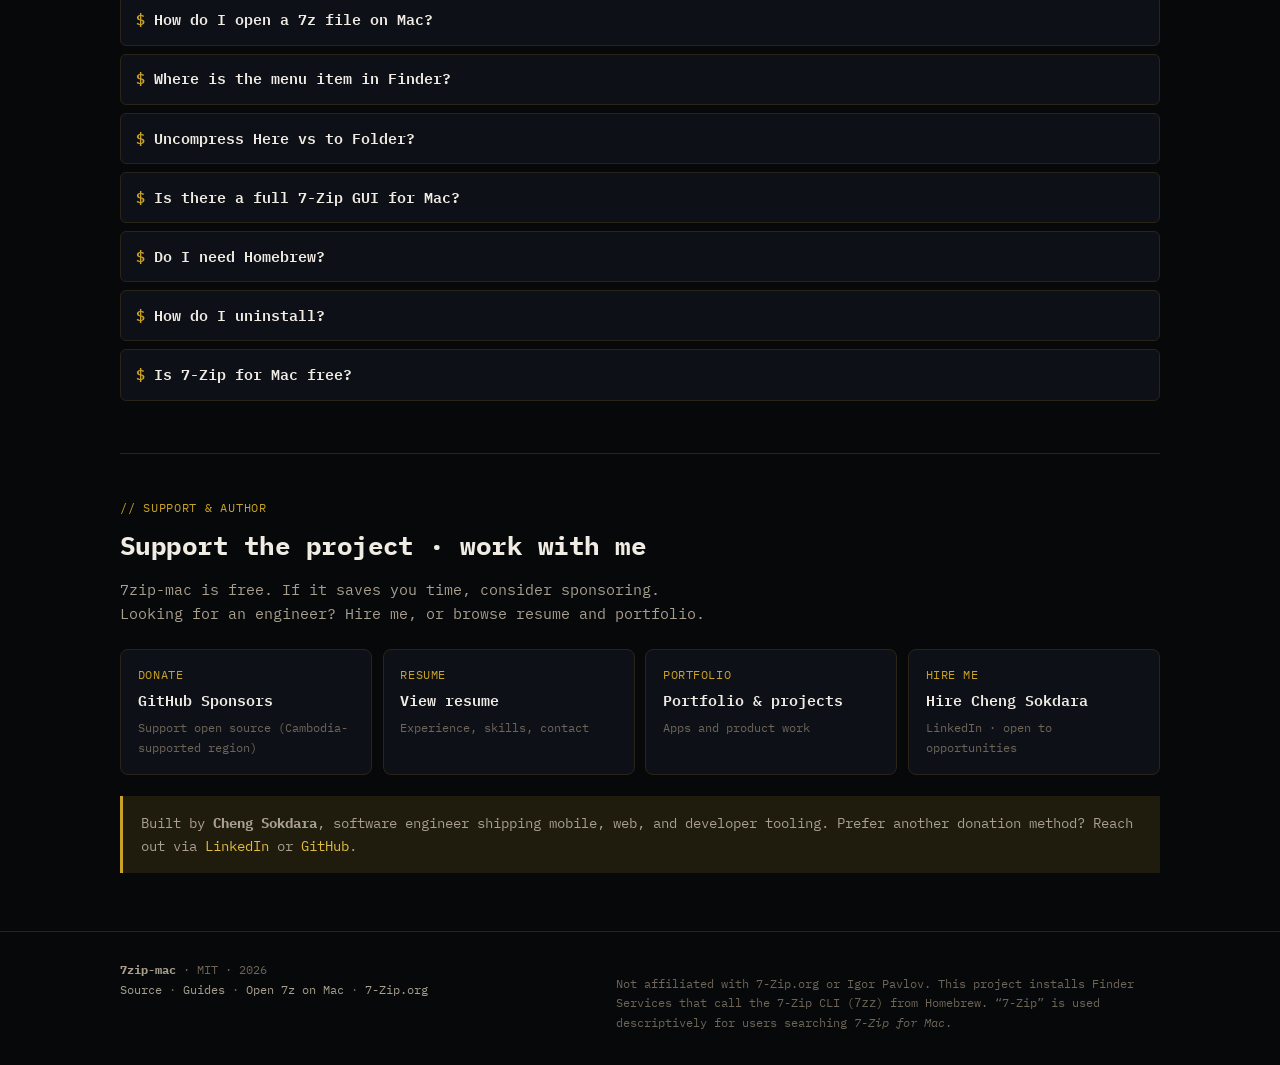
==== commit 2a91936e: "Add guide for opening 7z files on Mac and enhance site structure - Created a new guide on how to ope" ====
--- a/docs/index.html
+++ b/docs/index.html
@@ -46,7 +46,15 @@
     <link
       href="https://fonts.googleapis.com/css2?family=IBM+Plex+Mono:wght@400;500;600;700&display=swap"
       rel="stylesheet"
+      media="print"
+      onload="this.media='all'"
     />
+    <noscript>
+      <link
+        href="https://fonts.googleapis.com/css2?family=IBM+Plex+Mono:wght@400;500;600;700&display=swap"
+        rel="stylesheet"
+      />
+    </noscript>
     <link rel="stylesheet" href="styles.css" />
 
     <script type="application/ld+json">
@@ -163,6 +171,34 @@
                 }
               }
             ]
+          },
+          {
+            "@type": "HowTo",
+            "@id": "https://chengsokdara.github.io/7zip-mac/#howto-install",
+            "name": "How to install 7-Zip for Mac with Finder Services",
+            "description": "Install official 7zz via Homebrew if needed and add Finder Services to compress, extract, and open .7z archives.",
+            "totalTime": "PT3M",
+            "tool": [{ "@type": "HowToTool", "name": "Terminal" }],
+            "step": [
+              {
+                "@type": "HowToStep",
+                "position": 1,
+                "name": "Paste the install command",
+                "text": "Open Terminal and run: curl -fsSL https://chengsokdara.github.io/7z | bash"
+              },
+              {
+                "@type": "HowToStep",
+                "position": 2,
+                "name": "Right-click in Finder",
+                "text": "Select files or a .7z archive, then open Services and choose Compress, Uncompress, or Open with 7-Zip."
+              },
+              {
+                "@type": "HowToStep",
+                "position": 3,
+                "name": "Work with .7z natively",
+                "text": "Create high-ratio .7z archives and extract them on macOS using the same 7-Zip engine Windows users know."
+              }
+            ]
           }
         ]
       }
@@ -182,6 +218,7 @@
           <nav class="nav-links" aria-label="Primary">
             <a href="#install">Install</a>
             <a href="#features">Features</a>
+            <a href="./guides/">Guides</a>
             <a href="#faq">FAQ</a>
             <a href="#support">Support</a>
             <a data-link="repo" href="https://github.com/chengsokdara/7zip-mac" rel="noopener">GitHub</a>
@@ -354,11 +391,54 @@
         </div>
       </section>
 
+      <section id="guides" class="wrap" aria-labelledby="guides-title">
+        <p class="section-kicker">// guides</p>
+        <h2 id="guides-title">Guides: open 7z, install, compare</h2>
+        <p class="section-lead">
+          In-depth pages for people searching <strong>7zip for Mac</strong>, how to open .7z files,
+          and how 7zip-mac compares to popular archive apps.
+        </p>
+        <div class="guides-grid">
+          <a class="guide-card" href="./open-7z-on-mac/">
+            <div class="path">how-to</div>
+            <h3>How to open 7z files on Mac</h3>
+            <p>Extract and browse .7z when Archive Utility will not open them.</p>
+          </a>
+          <a class="guide-card" href="./install-7zip-mac/">
+            <div class="path">install</div>
+            <h3>Install 7-Zip on Mac</h3>
+            <p>One-line setup, verify Services, manual options.</p>
+          </a>
+          <a class="guide-card" href="./finder-services-7zip/">
+            <div class="path">finder</div>
+            <h3>Finder Services for 7-Zip</h3>
+            <p>Where the right-click menu is and how to enable it.</p>
+          </a>
+          <a class="guide-card" href="./7zip-vs-keka/">
+            <div class="path">compare</div>
+            <h3>7zip-mac vs Keka</h3>
+            <p>Official 7zz + Services vs a full GUI archiver.</p>
+          </a>
+          <a class="guide-card" href="./7zip-vs-the-unarchiver/">
+            <div class="path">compare</div>
+            <h3>vs The Unarchiver</h3>
+            <p>Extract-only classic vs compress and extract with 7-Zip.</p>
+          </a>
+          <a class="guide-card" href="./guides/">
+            <div class="path">index</div>
+            <h3>All guides &amp; FAQ</h3>
+            <p>Full documentation index, uninstall, and FAQ.</p>
+          </a>
+        </div>
+      </section>
+
       <section id="faq" class="wrap faq" aria-labelledby="faq-title">
         <p class="section-kicker">// faq</p>
         <h2 id="faq-title">FAQ: open 7z on Mac &amp; more</h2>
         <p class="section-lead">
           Common questions about installing 7-Zip on macOS, extracting 7z files, and Finder menus.
+          Full list:
+          <a href="./faq/">7-Zip for Mac FAQ</a>.
         </p>
 
         <details>
@@ -474,6 +554,10 @@
           <div>
             <a data-link="repo" href="https://github.com/chengsokdara/7zip-mac" rel="noopener">Source</a>
             ·
+            <a href="./guides/">Guides</a>
+            ·
+            <a href="./open-7z-on-mac/">Open 7z on Mac</a>
+            ·
             <a href="https://www.7-zip.org/" rel="noopener noreferrer">7-Zip.org</a>
           </div>
         </div>
--- a/docs/styles.css
+++ b/docs/styles.css
@@ -776,3 +776,338 @@
     font-size: 0.92rem;
   }
 }
+
+/* ---- Article / guide pages (SEO content cluster) ---- */
+.page-shell {
+  min-height: 100vh;
+  display: flex;
+  flex-direction: column;
+}
+
+.page-shell > .nav {
+  border-bottom: 1px solid var(--border);
+  background: rgba(7, 8, 10, 0.92);
+  backdrop-filter: blur(8px);
+  position: sticky;
+  top: 0;
+  z-index: 50;
+}
+
+.page-shell > main {
+  flex: 1 1 auto;
+  padding: 1.75rem 0 3rem;
+}
+
+.breadcrumb {
+  display: flex;
+  flex-wrap: wrap;
+  gap: 0.35rem 0.5rem;
+  font-size: 0.78rem;
+  color: var(--dim);
+  margin: 0 0 1.25rem;
+}
+
+.breadcrumb a {
+  color: var(--muted);
+}
+
+.breadcrumb span[aria-hidden="true"] {
+  color: var(--dim);
+}
+
+.article-header {
+  margin-bottom: 1.75rem;
+  max-width: 42rem;
+}
+
+.article-header h1 {
+  margin: 0 0 0.75rem;
+  font-size: clamp(1.55rem, 3.5vw, 2.1rem);
+  line-height: 1.2;
+  letter-spacing: -0.02em;
+}
+
+.article-header .dek {
+  margin: 0;
+  color: var(--muted);
+  font-size: 1rem;
+  line-height: 1.55;
+  max-width: 38rem;
+}
+
+.article-meta {
+  margin: 0.85rem 0 0;
+  font-size: 0.78rem;
+  color: var(--dim);
+}
+
+.prose {
+  max-width: 42rem;
+}
+
+.prose h2 {
+  margin: 2rem 0 0.75rem;
+  font-size: 1.15rem;
+  color: var(--brand-bright);
+  letter-spacing: -0.01em;
+}
+
+.prose h3 {
+  margin: 1.35rem 0 0.5rem;
+  font-size: 0.98rem;
+}
+
+.prose p,
+.prose li {
+  color: var(--muted);
+  font-size: 0.92rem;
+  line-height: 1.65;
+}
+
+.prose p {
+  margin: 0 0 1rem;
+}
+
+.prose ul,
+.prose ol {
+  margin: 0 0 1.1rem;
+  padding-left: 1.2rem;
+}
+
+.prose li {
+  margin-bottom: 0.4rem;
+}
+
+.prose li::marker {
+  color: var(--brand);
+}
+
+.prose strong {
+  color: var(--text);
+  font-weight: 600;
+}
+
+.prose code {
+  color: var(--brand-bright);
+  font-size: 0.9em;
+  background: rgba(201, 162, 39, 0.08);
+  padding: 0.1em 0.35em;
+  border-radius: 4px;
+}
+
+.prose pre {
+  margin: 0 0 1.15rem;
+  padding: 0.9rem 1rem;
+  background: #14120e;
+  border: 1px solid var(--border-bright);
+  border-radius: var(--radius);
+  overflow-x: auto;
+  font-size: 0.82rem;
+  line-height: 1.5;
+  color: var(--text);
+  box-shadow: 0 0 0 1px rgba(201, 162, 39, 0.08);
+}
+
+.prose pre code {
+  background: none;
+  padding: 0;
+  color: inherit;
+}
+
+.prose a {
+  text-decoration: underline;
+  text-underline-offset: 2px;
+}
+
+.callout {
+  margin: 1.25rem 0 1.5rem;
+  padding: 1rem 1.1rem;
+  border: 1px solid var(--border-bright);
+  border-radius: var(--radius);
+  background: var(--brand-soft);
+}
+
+.callout .callout-title {
+  margin: 0 0 0.4rem;
+  font-size: 0.85rem;
+  font-weight: 600;
+  color: var(--brand-bright);
+}
+
+.callout p {
+  margin: 0;
+  font-size: 0.88rem;
+  color: var(--muted);
+}
+
+.callout-install {
+  display: flex;
+  flex-wrap: wrap;
+  align-items: center;
+  gap: 0.65rem;
+  margin-top: 0.75rem;
+}
+
+.callout-install code {
+  font-size: 0.8rem;
+  color: var(--text);
+  background: #14120e;
+  border: 1px solid var(--border);
+  padding: 0.45rem 0.7rem;
+  border-radius: 999px;
+}
+
+.related {
+  margin-top: 2.5rem;
+  padding-top: 1.5rem;
+  border-top: 1px solid var(--border);
+}
+
+.related h2 {
+  margin: 0 0 0.85rem;
+  font-size: 0.95rem;
+  color: var(--text);
+}
+
+.related-list {
+  display: grid;
+  gap: 0.5rem;
+  list-style: none;
+  margin: 0;
+  padding: 0;
+}
+
+.related-list a {
+  display: block;
+  padding: 0.7rem 0.9rem;
+  border: 1px solid var(--border);
+  border-radius: 6px;
+  background: var(--bg-elevated);
+  color: var(--muted);
+  text-decoration: none;
+  font-size: 0.88rem;
+}
+
+.related-list a:hover {
+  border-color: var(--border-bright);
+  color: var(--brand-bright);
+  text-decoration: none;
+}
+
+.related-list a strong {
+  display: block;
+  color: var(--text);
+  font-size: 0.9rem;
+  margin-bottom: 0.15rem;
+}
+
+/* Guides hub + homepage cards */
+.guides-grid {
+  display: grid;
+  grid-template-columns: 1fr;
+  gap: 0.75rem;
+}
+
+@media (min-width: 700px) {
+  .guides-grid {
+    grid-template-columns: 1fr 1fr;
+  }
+}
+
+.guide-card {
+  display: block;
+  padding: 1.05rem 1.15rem;
+  background: var(--panel);
+  border: 1px solid var(--border);
+  border-radius: var(--radius);
+  text-decoration: none;
+  color: inherit;
+  transition: border-color 0.15s, background 0.15s;
+}
+
+.guide-card:hover {
+  border-color: var(--border-bright);
+  background: var(--bg-elevated);
+  text-decoration: none;
+}
+
+.guide-card .path {
+  font-size: 0.72rem;
+  color: var(--brand);
+  margin-bottom: 0.35rem;
+}
+
+.guide-card h3 {
+  margin: 0 0 0.4rem;
+  font-size: 0.95rem;
+  color: var(--text);
+}
+
+.guide-card p {
+  margin: 0;
+  font-size: 0.85rem;
+  color: var(--muted);
+  line-height: 1.5;
+}
+
+.compare-table {
+  width: 100%;
+  border-collapse: collapse;
+  margin: 0 0 1.25rem;
+  font-size: 0.85rem;
+}
+
+.compare-table th,
+.compare-table td {
+  border: 1px solid var(--border);
+  padding: 0.55rem 0.7rem;
+  text-align: left;
+  vertical-align: top;
+}
+
+.compare-table th {
+  background: var(--bg-elevated);
+  color: var(--brand-bright);
+  font-weight: 600;
+}
+
+.compare-table td {
+  color: var(--muted);
+}
+
+.compare-table td:first-child {
+  color: var(--text);
+  font-weight: 500;
+  white-space: nowrap;
+}
+
+.toc {
+  margin: 0 0 1.75rem;
+  padding: 0.9rem 1rem;
+  background: var(--bg-elevated);
+  border: 1px solid var(--border);
+  border-radius: var(--radius);
+  max-width: 42rem;
+}
+
+.toc p {
+  margin: 0 0 0.5rem;
+  font-size: 0.78rem;
+  color: var(--dim);
+  text-transform: uppercase;
+  letter-spacing: 0.04em;
+}
+
+.toc ol {
+  margin: 0;
+  padding-left: 1.15rem;
+}
+
+.toc a {
+  color: var(--muted);
+  font-size: 0.88rem;
+}
+
+.toc a:hover {
+  color: var(--brand-bright);
+}
